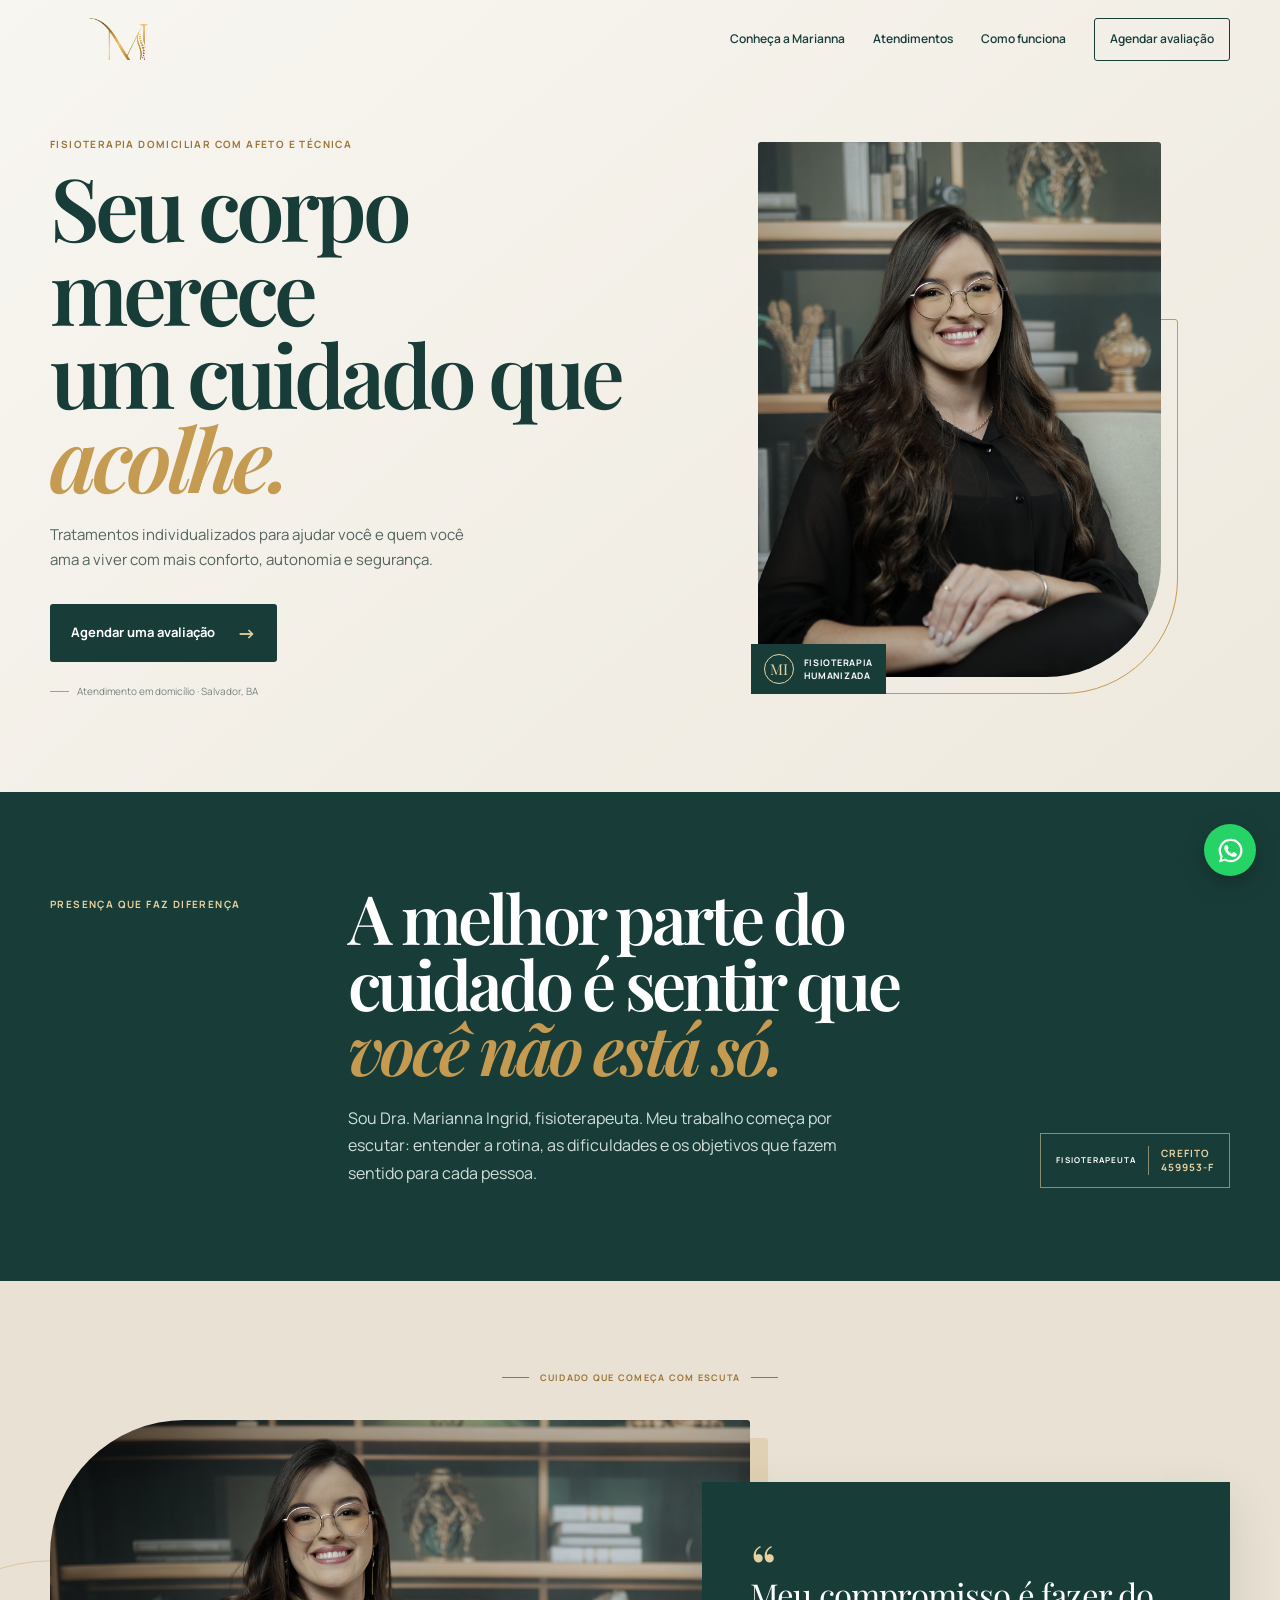
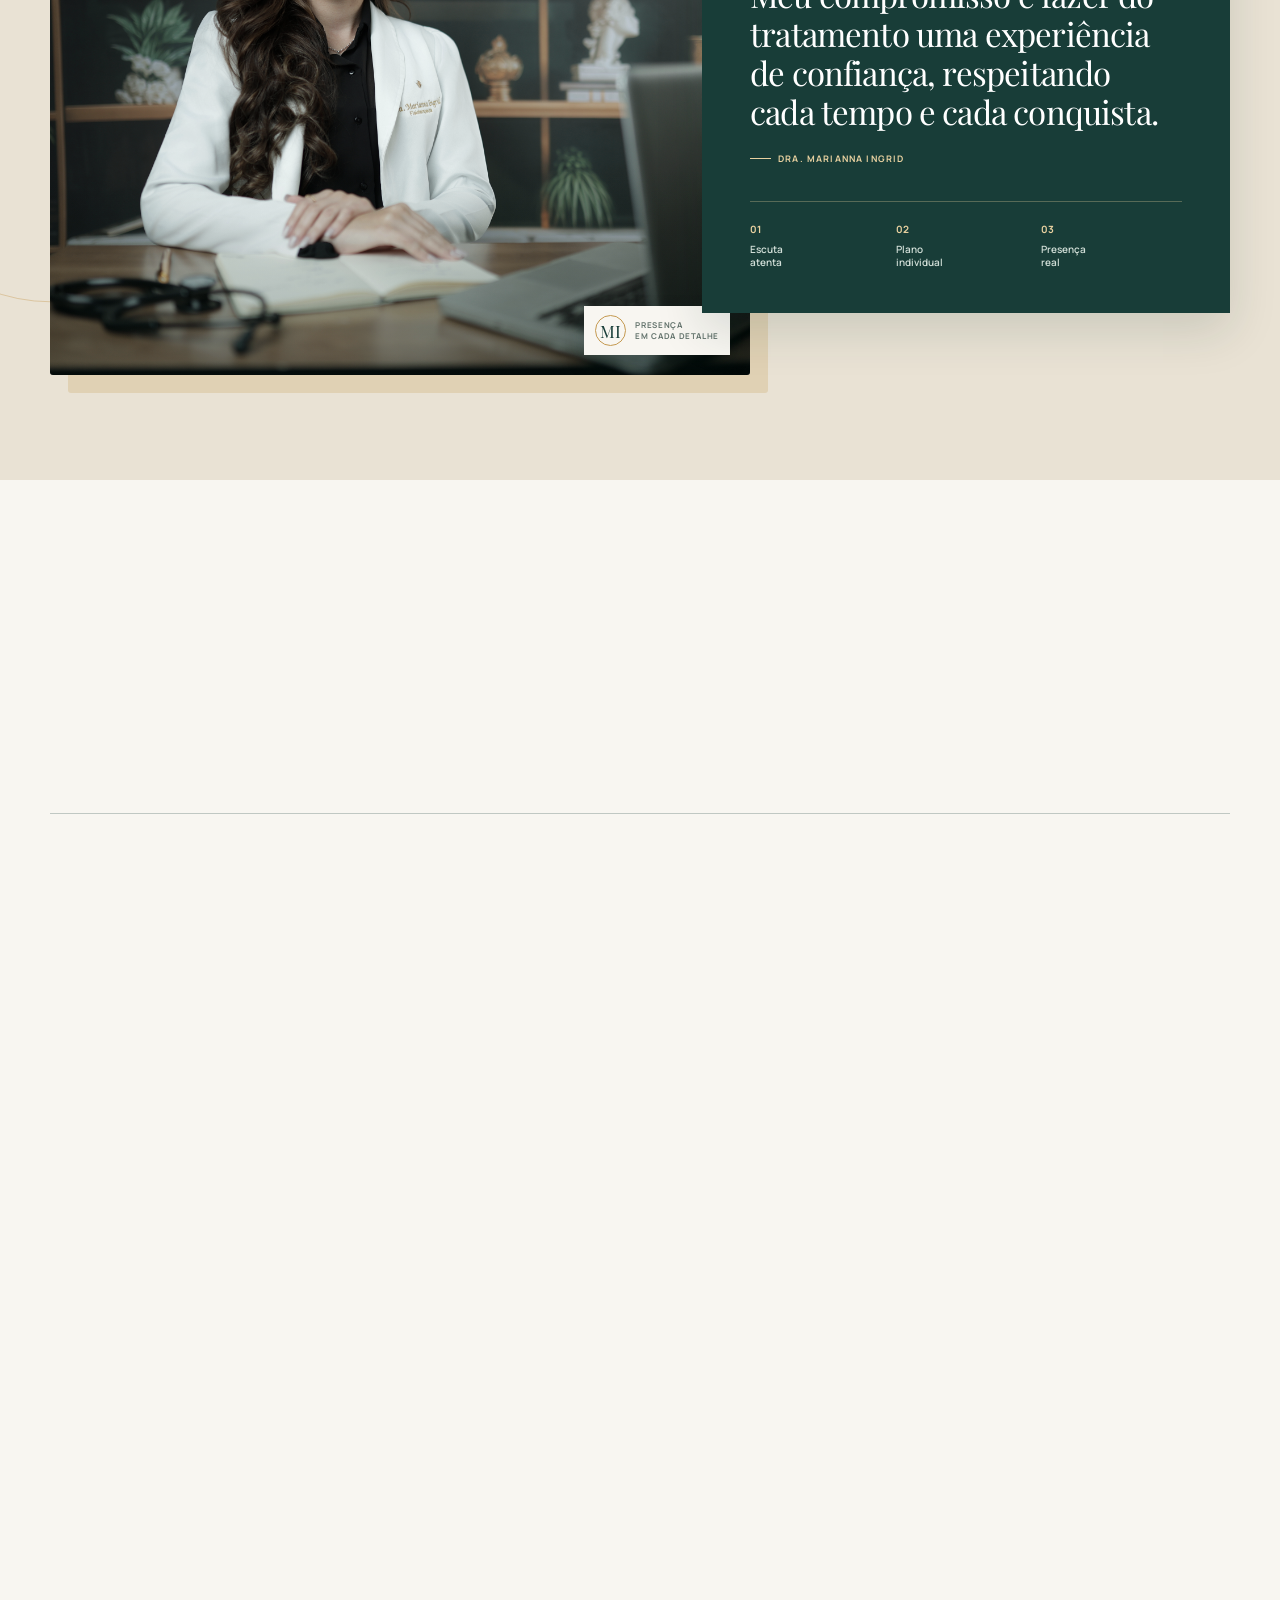
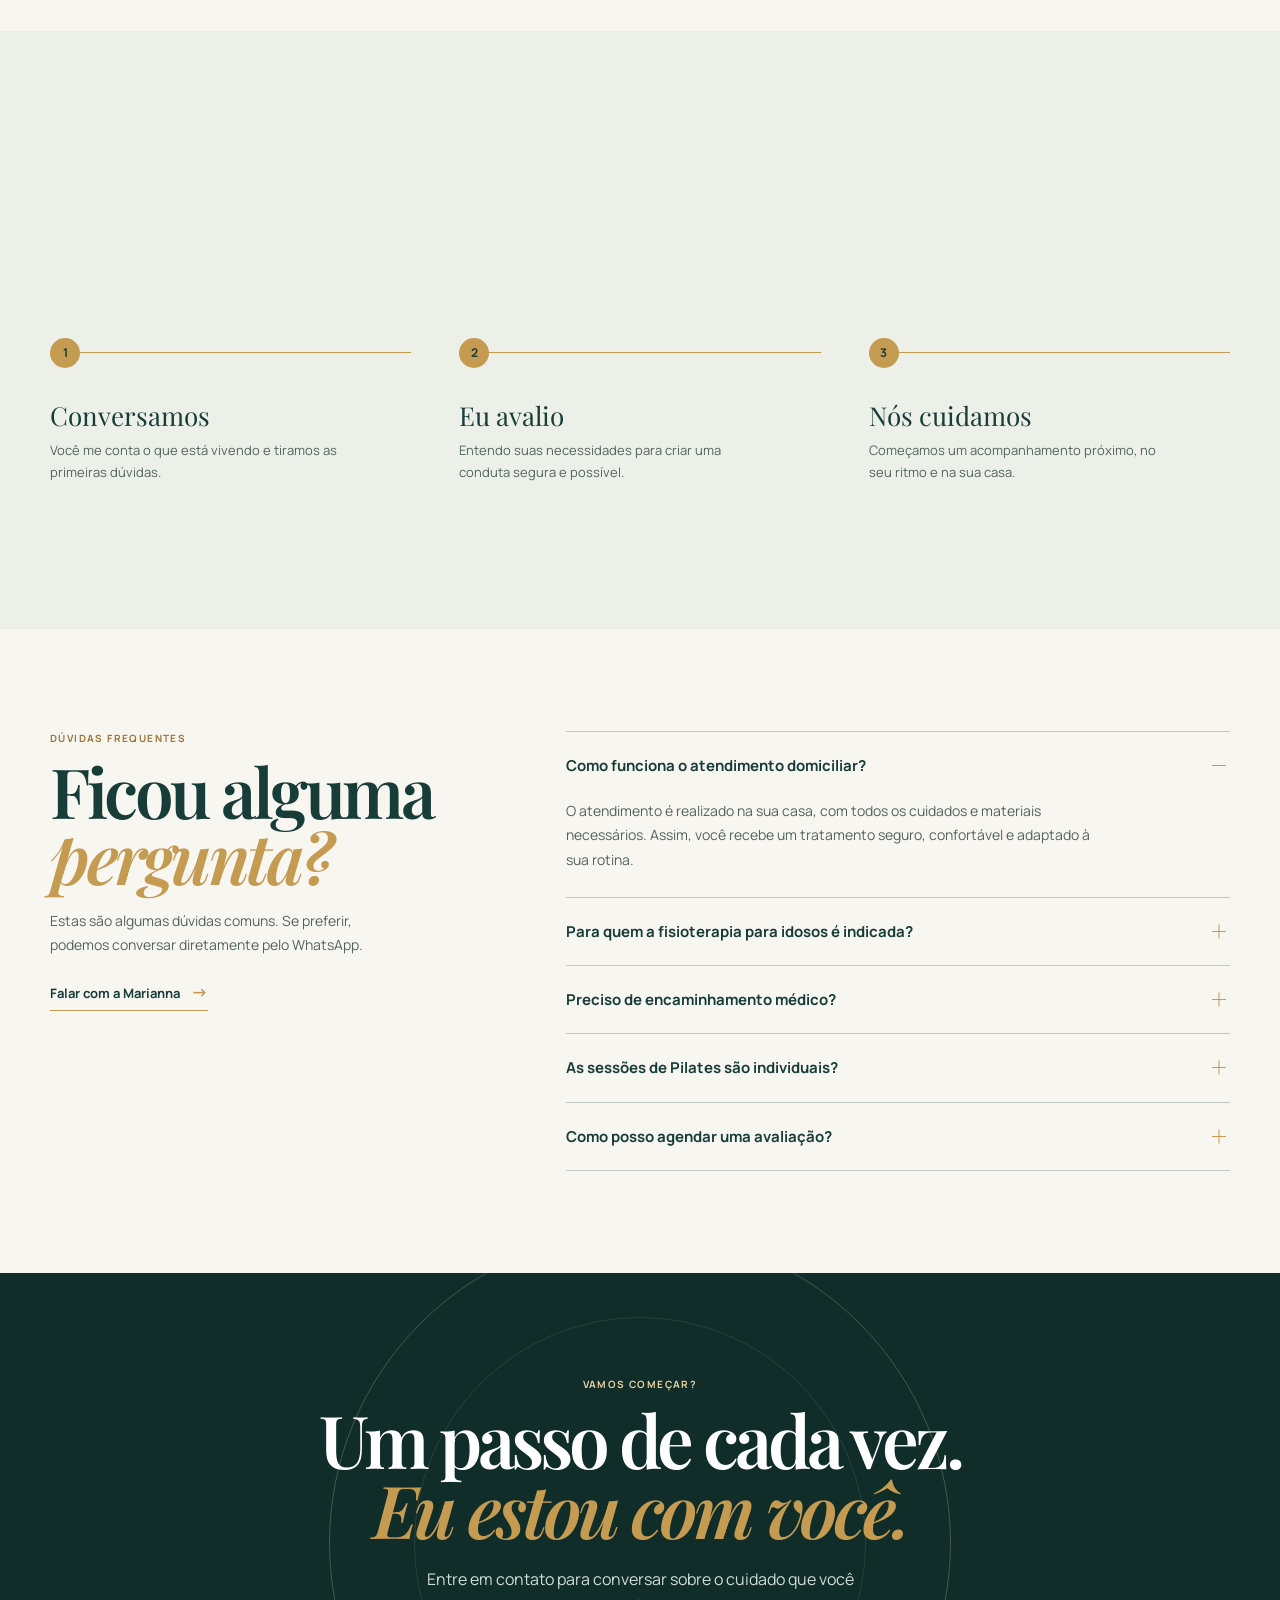
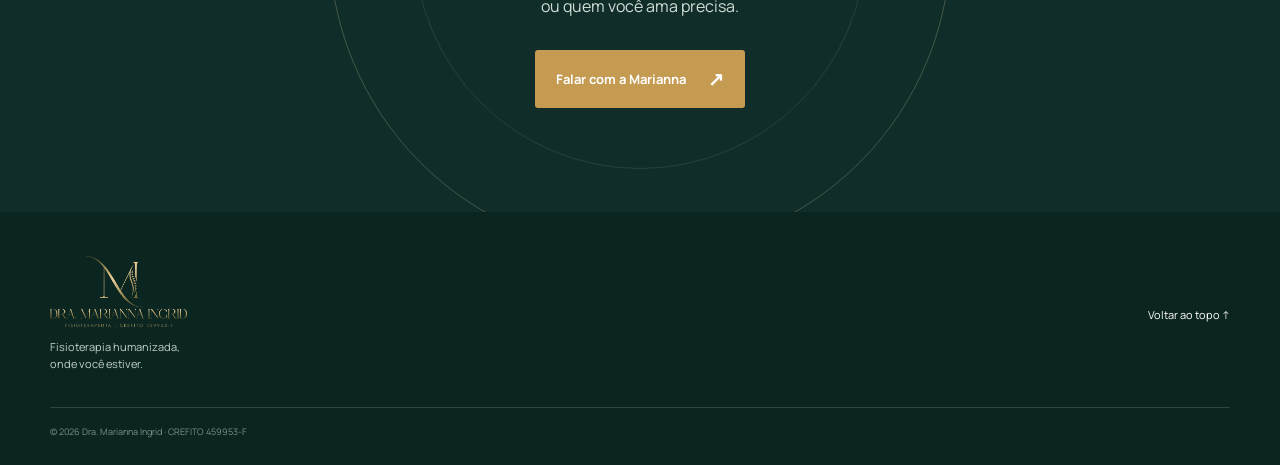
==== index.html @ e575f1ea "Create Marianna physiotherapy landing page" ====
<!doctype html>
<html lang="pt-BR">
  <head>
    <meta charset="UTF-8" />
    <meta name="viewport" content="width=device-width, initial-scale=1.0" />
    <meta name="description" content="Dra. Marianna Ingrid. Fisioterapia domiciliar para idosos, Pilates e liberação miofascial." />
    <title>Dra. Marianna Ingrid | Fisioterapeuta</title>
    <link rel="preconnect" href="https://fonts.googleapis.com" />
    <link rel="preconnect" href="https://fonts.gstatic.com" crossorigin />
    <link href="https://fonts.googleapis.com/css2?family=Manrope:wght@400;500;600;700&family=Playfair+Display:ital,wght@0,500;0,600;0,700;1,500;1,600&display=swap" rel="stylesheet" />
    <link rel="stylesheet" href="styles.css" />
  </head>
  <body>
    <a class="skip-link" href="#conteudo">Pular para o conteúdo</a>
    <header class="header" id="inicio">
      <div class="shell nav">
        <a class="logo" href="#inicio" aria-label="Dra. Marianna Ingrid, início"><img src="assets/MARCA%20D_AGUA%2001%20DOURADA.png" alt="Dra. Marianna Ingrid, Fisioterapeuta" /></a>
        <button class="menu-button" type="button" aria-expanded="false" aria-controls="menu" aria-label="Abrir menu"><span></span><span></span></button>
        <nav id="menu" class="menu"><a href="#sobre">Conheça a Marianna</a><a href="#servicos">Atendimentos</a><a href="#etapas">Como funciona</a><a class="menu-cta" href="#contato">Agendar avaliação</a></nav>
      </div>
    </header>

    <main id="conteudo">
      <section class="hero">
        <div class="shell hero-grid">
          <div class="hero-copy reveal"><p class="tag">Fisioterapia domiciliar com afeto e técnica</p><h1>Seu corpo merece<br />um cuidado que<br /><em>acolhe.</em></h1><p class="hero-text">Tratamentos individualizados para ajudar você e quem você ama a viver com mais conforto, autonomia e segurança.</p><a class="button" href="#contato">Agendar uma avaliação <span>→</span></a><p class="hero-note"><i></i> Atendimento em domicílio · Salvador, BA</p></div>
          <div class="hero-image reveal"><div class="image-backdrop"></div><img src="assets/IMG_2398-1.jpg" alt="Dra. Marianna Ingrid" /><div class="image-caption"><span>MI</span><p>Fisioterapia<br />humanizada</p></div></div>
        </div>
      </section>

      <section class="welcome" id="sobre">
        <div class="shell welcome-grid"><p class="section-kicker reveal">PRESENÇA QUE FAZ DIFERENÇA</p><div class="welcome-main reveal"><h2>A melhor parte do<br />cuidado é sentir que<br /><em>você não está só.</em></h2><p>Sou Dra. Marianna Ingrid, fisioterapeuta. Meu trabalho começa por escutar: entender a rotina, as dificuldades e os objetivos que fazem sentido para cada pessoa.</p></div><div class="welcome-seal reveal"><span>FISIOTERAPEUTA</span><strong>CREFITO<br />459953-F</strong></div></div>
      </section>

      <section class="care-picture"><div class="shell"><div class="care-picture-label reveal"><span></span><p>CUIDADO QUE COMEÇA COM ESCUTA</p><span></span></div><div class="care-picture-grid"><div class="care-photo reveal"><img src="assets/IMG_2356.jpg" alt="Dra. Marianna Ingrid em seu consultório" /><div class="photo-seal"><strong>MI</strong><span>presença<br />em cada detalhe</span></div></div><div class="care-quote reveal"><div class="quote-mark">“</div><p>Meu compromisso é fazer do tratamento uma experiência de confiança, respeitando cada tempo e cada conquista.</p><span class="quote-author">DRA. MARIANNA INGRID</span><div class="care-pillars"><div><b>01</b><span>Escuta<br />atenta</span></div><div><b>02</b><span>Plano<br />individual</span></div><div><b>03</b><span>Presença<br />real</span></div></div></div></div></div></section>

      <section class="services" id="servicos">
        <div class="shell"><div class="services-heading reveal"><div><p class="section-kicker">COMO POSSO AJUDAR</p><h2>Um olhar inteiro<br />para o seu <em>bem-estar.</em></h2></div><p>Escolha o cuidado que faz mais sentido para o seu momento. Cada atendimento é planejado de forma única.</p></div>
          <div class="services-list">
            <article class="service reveal"><span class="service-count">01</span><div class="service-text"><h3>Fisioterapia<br /><em>para idosos</em></h3><p>Atendimento em casa para prevenir quedas, melhorar o equilíbrio, preservar a mobilidade e promover mais independência no dia a dia.</p><ul><li>Fortalecimento e equilíbrio</li><li>Reabilitação funcional</li><li>Orientação à família</li></ul></div><div class="service-icon walking-icon" aria-hidden="true"><svg viewBox="0 0 120 96" fill="none"><path class="ground" d="M14 79h92" stroke="currentColor" stroke-width="1.3" stroke-linecap="round"/><circle class="senior-head" cx="55" cy="18" r="7" stroke="currentColor" stroke-width="1.5"/><path class="senior-body" d="M54 27v22l-12 13" stroke="currentColor" stroke-width="1.5" stroke-linecap="round" stroke-linejoin="round"/><path class="senior-arm" d="M53 35 39 46" stroke="currentColor" stroke-width="1.5" stroke-linecap="round"/><path class="senior-leg-back" d="M53 49 68 76" stroke="currentColor" stroke-width="1.5" stroke-linecap="round"/><path class="senior-leg-front" d="M53 49 43 76" stroke="currentColor" stroke-width="1.5" stroke-linecap="round"/><path class="cane" d="M38 46v28c0 3-2 5-5 5" stroke="currentColor" stroke-width="1.5" stroke-linecap="round"/><path class="move-line" d="M75 33h18M79 42h14" stroke="currentColor" stroke-width="1.2" stroke-linecap="round"/></svg></div></article>
            <article class="service reveal"><span class="service-count">02</span><div class="service-text"><h3>Pilates<br /><em>terapêutico</em></h3><p>Uma prática gentil e personalizada para cultivar força, estabilidade, postura e consciência corporal.</p><ul><li>Mobilidade e flexibilidade</li><li>Fortalecimento global</li><li>Aulas personalizadas</li></ul></div><div class="service-icon pilates-icon" aria-hidden="true"><svg viewBox="0 0 120 96" fill="none"><path class="mat" d="M16 76h88" stroke="currentColor" stroke-width="1.5" stroke-linecap="round"/><circle class="pilates-head" cx="41" cy="33" r="6" stroke="currentColor" stroke-width="1.5"/><path class="pilates-torso" d="M47 38c11 4 20 10 28 16" stroke="currentColor" stroke-width="1.5" stroke-linecap="round"/><path class="pilates-arm" d="M58 46 47 61" stroke="currentColor" stroke-width="1.5" stroke-linecap="round"/><path class="pilates-leg-a" d="M75 54 94 45" stroke="currentColor" stroke-width="1.5" stroke-linecap="round"/><path class="pilates-leg-b" d="M75 54 91 70" stroke="currentColor" stroke-width="1.5" stroke-linecap="round"/><circle class="pilates-center" cx="75" cy="54" r="3" stroke="currentColor" stroke-width="1.2"/></svg></div></article>
            <article class="service reveal"><span class="service-count">03</span><div class="service-text"><h3>Liberação<br /><em>miofascial</em></h3><p>Técnicas manuais para aliviar tensões, reduzir desconfortos e devolver liberdade ao movimento.</p><ul><li>Alívio de tensões</li><li>Melhora da mobilidade</li><li>Bem-estar muscular</li></ul></div><div class="service-icon release-icon" aria-hidden="true"><svg viewBox="0 0 120 96" fill="none"><path class="muscle" d="M20 61c12-18 30-25 51-20 14 3 24 12 29 26-15 7-33 8-50 3-13-4-23-9-30-9Z" stroke="currentColor" stroke-width="1.5" stroke-linejoin="round"/><path class="release-hand" d="M71 18v25m0-25c0-5 7-5 7 0v20m0-15c0-5 7-5 7 0v18m0-12c0-5 7-5 7 0v20c0 10-6 17-17 19" stroke="currentColor" stroke-width="1.5" stroke-linecap="round" stroke-linejoin="round"/><circle class="pressure-ring ring-one" cx="65" cy="58" r="8" stroke="currentColor" stroke-width="1.2"/><circle class="pressure-ring ring-two" cx="65" cy="58" r="15" stroke="currentColor" stroke-width="1.1"/></svg></div></article>
          </div>
        </div>
      </section>

      <section class="steps" id="etapas"><div class="shell"><div class="steps-intro reveal"><p class="section-kicker">UM PROCESSO TRANQUILO</p><h2>Do primeiro “olá”<br />ao seu <em>melhor dia.</em></h2></div><ol class="step-list"><li class="reveal"><span>1</span><h3>Conversamos</h3><p>Você me conta o que está vivendo e tiramos as primeiras dúvidas.</p></li><li class="reveal"><span>2</span><h3>Eu avalio</h3><p>Entendo suas necessidades para criar uma conduta segura e possível.</p></li><li class="reveal"><span>3</span><h3>Nós cuidamos</h3><p>Começamos um acompanhamento próximo, no seu ritmo e na sua casa.</p></li></ol></div></section>

      <section class="faq" id="duvidas"><div class="shell faq-grid"><div class="faq-intro reveal"><p class="section-kicker">DÚVIDAS FREQUENTES</p><h2>Ficou alguma<br /><em>pergunta?</em></h2><p>Estas são algumas dúvidas comuns. Se preferir, podemos conversar diretamente pelo WhatsApp.</p><a href="#contato">Falar com a Marianna <span>→</span></a></div><div class="faq-list reveal"><details open><summary>Como funciona o atendimento domiciliar?<span aria-hidden="true"></span></summary><p>O atendimento é realizado na sua casa, com todos os cuidados e materiais necessários. Assim, você recebe um tratamento seguro, confortável e adaptado à sua rotina.</p></details><details><summary>Para quem a fisioterapia para idosos é indicada?<span aria-hidden="true"></span></summary><p>Ela pode ajudar pessoas que desejam melhorar equilíbrio, força, mobilidade e autonomia, além de apoiar processos de reabilitação, prevenção de quedas e recuperação funcional.</p></details><details><summary>Preciso de encaminhamento médico?<span aria-hidden="true"></span></summary><p>Não é necessário. Na avaliação, entendemos as necessidades do paciente e, quando apropriado, o cuidado pode ser alinhado com a equipe médica responsável.</p></details><details><summary>As sessões de Pilates são individuais?<span aria-hidden="true"></span></summary><p>Sim. As aulas são planejadas de forma individualizada, respeitando seu momento, seus objetivos e as necessidades do seu corpo.</p></details><details><summary>Como posso agendar uma avaliação?<span aria-hidden="true"></span></summary><p>É só clicar no botão de WhatsApp. Você poderá contar um pouco sobre o que precisa e combinar o melhor horário para a primeira conversa.</p></details></div></div></section>

      <section class="contact" id="contato"><div class="shell contact-inner reveal"><p class="section-kicker">VAMOS COMEÇAR?</p><h2>Um passo de cada vez.<br /><em>Eu estou com você.</em></h2><p>Entre em contato para conversar sobre o cuidado que você ou quem você ama precisa.</p><a class="contact-button" href="https://api.whatsapp.com/send?text=Olá%2C%20Dra.%20Marianna!%20Gostaria%20de%20saber%20mais%20sobre%20os%20atendimentos." target="_blank" rel="noopener">Falar com a Marianna <span>↗</span></a></div></section>
    </main>

    <footer class="footer"><div class="shell footer-inner"><div><img src="assets/MARCA%20D_AGUA%2001%20DOURADA.png" alt="Dra. Marianna Ingrid" /><p>Fisioterapia humanizada,<br />onde você estiver.</p></div><a href="#inicio">Voltar ao topo ↑</a><small>© <span id="year"></span> Dra. Marianna Ingrid · CREFITO 459953-F</small></div></footer>
    <a class="whatsapp-float" href="https://api.whatsapp.com/send?text=Olá%2C%20Dra.%20Marianna!%20Gostaria%20de%20saber%20mais%20sobre%20os%20atendimentos." target="_blank" rel="noopener" aria-label="Falar pelo WhatsApp"><svg viewBox="0 0 32 32" aria-hidden="true"><path d="M16 3a13 13 0 0 0-11.1 19.8L3.4 29l6.4-1.7A13 13 0 1 0 16 3Zm0 23.6a10.6 10.6 0 0 1-5.4-1.5l-.4-.2-3.8 1 1-3.7-.2-.4A10.6 10.6 0 1 1 16 26.6Zm5.8-7.9c-.3-.1-1.9-.9-2.2-1-.3-.1-.5-.1-.7.2l-1 1.2c-.2.2-.4.3-.7.1a8.6 8.6 0 0 1-2.5-1.6 9.3 9.3 0 0 1-1.7-2.2c-.2-.3 0-.5.1-.7l.5-.6.2-.5c.1-.2 0-.4 0-.5l-1-2.4c-.3-.7-.6-.6-.8-.6h-.7c-.3 0-.7.1-1 .5-.3.3-1.2 1.2-1.2 2.9 0 1.6 1.2 3.3 1.4 3.5.2.2 2.4 3.7 5.8 5.1.8.3 1.5.6 2 .7.9.3 1.6.2 2.2.1.7-.1 1.9-.8 2.2-1.5.3-.7.3-1.4.2-1.5-.1-.2-.3-.2-.6-.4Z" fill="currentColor" /></svg></a>
    <script src="script.js"></script>
  </body>
</html>
---- styles.css ----
:root{--green:#183d38;--green-deep:#102d29;--gold:#c59a51;--gold-pale:#e8d1a0;--paper:#f8f6f1;--sand:#e9e2d4;--text:#53645e;--serif:"Playfair Display",Georgia,serif;--sans:"Manrope",Arial,sans-serif}*{box-sizing:border-box}html{scroll-behavior:smooth}body{min-width:320px;margin:0;overflow-x:hidden;background:var(--paper);color:var(--green);font:16px/1.58 var(--sans)}a{color:inherit;text-decoration:none}img{display:block;max-width:100%}em{color:var(--gold);font-style:italic}.shell{width:min(100% - 36px,1180px);margin:auto}.skip-link{position:absolute;z-index:99;top:-100px;left:10px;padding:10px 15px;background:var(--green);color:white}.skip-link:focus{top:10px}.section-kicker,.tag{margin:0;color:#9b7538;font-size:10px;font-weight:700;letter-spacing:.14em;line-height:1.4;text-transform:uppercase}
/* Mobile first */
.header{position:absolute;z-index:20;top:0;width:100%;padding:13px 0}.nav{position:relative;display:flex;align-items:center;justify-content:space-between}.logo{display:block;width:136px;height:40px;overflow:hidden}.logo img{width:136px;max-width:none;mix-blend-mode:multiply}.menu-button{display:grid;width:43px;height:43px;place-content:center;gap:6px;padding:0;border:0;background:transparent}.menu-button span{display:block;width:23px;height:1.5px;background:var(--green)}.menu{position:absolute;top:54px;right:0;left:0;display:none;padding:7px 18px 15px;background:var(--paper);box-shadow:0 14px 30px rgba(16,45,41,.13)}.menu.is-open{display:block}.menu a{display:block;padding:11px 0;border-bottom:1px solid rgba(24,61,56,.12);font-size:13px;font-weight:600}.menu .menu-cta{margin-top:8px;border:1px solid var(--green);border-radius:3px;text-align:center}
.hero{padding:98px 0 56px;background:linear-gradient(140deg,#f8f6f1 0%,#eee9de 100%)}.hero-grid{display:grid;grid-template-columns:minmax(0,1fr);gap:35px}.hero-copy{text-align:center}.tag{margin-bottom:14px}.hero h1,.welcome h2,.services h2,.steps h2,.contact h2{font-family:var(--serif);font-weight:600;letter-spacing:-.055em;line-height:.96}.hero h1{margin:0 0 23px;font-size:clamp(48px,14.7vw,70px)}.hero-text{max-width:430px;margin:0 auto;color:var(--text);font-size:15px;line-height:1.68}.button,.contact-button{display:inline-flex;align-items:center;justify-content:center;gap:22px;min-height:54px;padding:14px 21px;background:var(--green);color:#fff;font-size:13px;font-weight:700;transition:transform .2s,background .2s}.button{margin-top:28px;border-radius:3px}.button span{color:var(--gold-pale);font-size:19px}.button:hover,.contact-button:hover{background:var(--green-deep);transform:translateY(-2px)}.hero-note{display:flex;align-items:center;justify-content:center;gap:8px;margin:22px 0 0;color:#78857f;font-size:10px}.hero-note i{width:19px;height:1px;background:var(--gold)}.hero-image{position:relative;width:min(100%,350px);margin:auto;padding:0 13px 13px 0}.hero-image img{position:relative;z-index:1;width:100%;height:395px;object-fit:cover;object-position:center 12%;border-radius:3px 3px 78px 3px;filter:saturate(.82)}.image-backdrop{position:absolute;right:0;bottom:0;width:76%;height:68%;border:1px solid var(--gold);border-radius:3px 3px 78px 3px}.image-caption{position:absolute;z-index:2;bottom:0;left:-7px;display:flex;align-items:center;gap:10px;padding:10px 13px;background:var(--green);color:white}.image-caption span{display:grid;width:30px;height:30px;place-items:center;border:1px solid var(--gold-pale);border-radius:50%;color:var(--gold-pale);font:15px var(--serif)}.image-caption p{margin:0;font-size:9px;font-weight:700;letter-spacing:.08em;line-height:1.45;text-transform:uppercase}
.welcome{padding:69px 0;background:var(--green);color:#fff}.welcome-grid{display:grid;grid-template-columns:minmax(0,1fr);gap:30px}.welcome .section-kicker{color:var(--gold-pale)}.welcome h2{margin:0 0 24px;font-size:clamp(39px,11vw,57px)}.welcome-main>p{max-width:520px;margin:0;color:#d1dfd8;font-size:15px;line-height:1.73}.welcome-seal{display:flex;align-items:center;gap:12px;width:max-content;max-width:100%;padding:12px 15px;border:1px solid rgba(232,209,160,.55)}.welcome-seal span{font-size:8px;font-weight:700;letter-spacing:.13em}.welcome-seal strong{padding-left:12px;border-left:1px solid rgba(232,209,160,.55);color:var(--gold-pale);font-size:10px;letter-spacing:.1em;line-height:1.45}
.care-picture{position:relative;overflow:hidden;padding:61px 0 73px;background:var(--sand)}.care-picture::before{position:absolute;top:50%;left:-120px;width:340px;height:340px;content:"";border:1px solid rgba(197,154,81,.4);border-radius:50%;transform:translateY(-35%)}.care-picture-label{display:flex;align-items:center;gap:11px;margin:0 0 24px;color:#9b7538}.care-picture-label span{height:1px;width:27px;background:currentColor}.care-picture-label p{margin:0;font-size:9px;font-weight:700;letter-spacing:.14em}.care-picture-grid{position:relative;display:grid;grid-template-columns:minmax(0,1fr);gap:0}.care-photo{position:relative;height:405px;overflow:hidden;border-radius:80px 3px 3px 3px}.care-photo::after{position:absolute;inset:0;content:"";background:linear-gradient(180deg,transparent 62%,rgba(7,31,28,.28))}.care-photo img{width:100%;height:100%;object-fit:cover;object-position:center 43%;filter:saturate(.8)}.photo-seal{position:absolute;z-index:2;right:14px;bottom:14px;display:flex;align-items:center;gap:9px;padding:9px 11px;background:var(--paper);box-shadow:0 8px 20px rgba(15,45,39,.18)}.photo-seal strong{display:grid;width:31px;height:31px;place-items:center;border:1px solid var(--gold);border-radius:50%;color:var(--green);font:17px var(--serif)}.photo-seal span{color:#64746d;font-size:8px;font-weight:700;letter-spacing:.08em;line-height:1.3;text-transform:uppercase}.care-quote{position:relative;padding:33px 24px 27px;background:var(--green);color:#fff}.quote-mark{height:38px;color:var(--gold-pale);font:65px/.9 var(--serif)}.care-quote>p{max-width:430px;margin:0 0 21px;font:25px/1.18 var(--serif);letter-spacing:-.025em}.quote-author{display:block;color:var(--gold-pale);font-size:9px;font-weight:700;letter-spacing:.13em}.quote-author::before{display:inline-block;width:21px;height:1px;margin:0 7px 3px 0;content:"";background:currentColor}.care-pillars{display:grid;grid-template-columns:repeat(3,1fr);gap:5px;margin-top:28px;padding-top:19px;border-top:1px solid rgba(232,209,160,.3)}.care-pillars div{display:flex;flex-direction:column;gap:5px}.care-pillars b{color:var(--gold-pale);font-size:10px}.care-pillars span{color:#d2dfd8;font-size:10px;font-weight:600;line-height:1.35}
.services{padding:70px 0;background:var(--paper)}.services-heading{display:grid;grid-template-columns:minmax(0,1fr);gap:20px;margin-bottom:38px}.services h2{margin:12px 0 0;font-size:clamp(41px,11vw,61px)}.services-heading>p{max-width:380px;margin:0;color:var(--text);font-size:14px;line-height:1.7}.services-list{border-top:1px solid rgba(24,61,56,.25)}.service{display:grid;grid-template-columns:34px minmax(0,1fr);gap:12px;padding:29px 0;border-bottom:1px solid rgba(24,61,56,.25)}.service-count{color:#a1793b;font:12px var(--serif)}.service-text h3{margin:0 0 13px;font:34px/.93 var(--serif);letter-spacing:-.04em}.service-text>p{margin:0;color:var(--text);font-size:13px;line-height:1.65}.service-text ul{margin:17px 0 0;padding:0;list-style:none}.service-text li{margin:5px 0;color:#61736c;font-size:11px}.service-text li::before{margin-right:7px;color:var(--gold);content:"•"}.service-icon{display:none}
.steps{padding:70px 0;background:#ecf0e9}.steps-intro{text-align:center}.steps h2{margin:12px 0 0;font-size:clamp(43px,11vw,62px)}.step-list{display:grid;grid-template-columns:minmax(0,1fr);gap:0;margin:43px 0 0;padding:0;list-style:none}.step-list li{position:relative;padding:0 0 27px 47px;border-left:1px solid var(--gold)}.step-list li:last-child{padding-bottom:0}.step-list span{position:absolute;top:-2px;left:-15px;display:grid;width:30px;height:30px;place-items:center;border-radius:50%;background:var(--gold);color:var(--green);font-size:12px;font-weight:700}.step-list h3{margin:0 0 7px;font:23px var(--serif)}.step-list p{max-width:310px;margin:0;color:var(--text);font-size:13px;line-height:1.65}
.faq{padding:70px 0;background:var(--paper)}.faq-grid{display:grid;grid-template-columns:minmax(0,1fr);gap:38px}.faq h2{margin:12px 0 19px;font:600 clamp(42px,11.5vw,65px)/.96 var(--serif);letter-spacing:-.05em}.faq-intro>p:not(.section-kicker){max-width:340px;margin:0;color:var(--text);font-size:14px;line-height:1.7}.faq-intro>a{display:inline-block;margin-top:23px;padding-bottom:4px;border-bottom:1px solid var(--gold);font-size:13px;font-weight:700}.faq-intro>a span{margin-left:8px;color:var(--gold);font-size:17px}.faq-list{border-top:1px solid rgba(24,61,56,.25)}.faq details{border-bottom:1px solid rgba(24,61,56,.25)}.faq summary{position:relative;padding:20px 35px 20px 0;cursor:pointer;list-style:none;color:var(--green);font-size:14px;font-weight:700;line-height:1.42}.faq summary::-webkit-details-marker{display:none}.faq summary span{position:absolute;top:23px;right:4px;width:14px;height:14px}.faq summary span::before,.faq summary span::after{position:absolute;top:6px;left:0;width:14px;height:1px;content:"";background:var(--gold);transition:transform .2s}.faq summary span::after{transform:rotate(90deg)}.faq details[open] summary span::after{transform:rotate(0)}.faq details p{max-width:550px;margin:0;padding:0 8px 21px 0;color:var(--text);font-size:13px;line-height:1.72}.contact{position:relative;isolation:isolate;padding:75px 0;overflow:hidden;background:var(--green-deep);color:white;text-align:center}.contact::before,.contact::after{position:absolute;z-index:0;top:50%;left:50%;pointer-events:none;content:"";border:1px solid rgba(232,209,160,.25);border-radius:50%;transform:translate(-50%,-50%)}.contact::before{width:min(78vw,620px);height:min(78vw,620px);animation:contact-aura 6s ease-in-out infinite}.contact::after{width:min(57vw,450px);height:min(57vw,450px);border-color:rgba(232,209,160,.12);animation:contact-aura 6s ease-in-out -3s infinite}.contact-inner{position:relative;z-index:1}.contact .section-kicker{color:var(--gold-pale)}.contact h2{margin:13px 0 22px;font-size:clamp(42px,11.5vw,66px)}.contact-inner>p:not(.section-kicker){max-width:440px;margin:0 auto;color:#cfddd5;font-size:15px;line-height:1.7}.contact-button{margin-top:30px;background:var(--gold);color:white;border-radius:3px}.contact-button span{font-size:19px}.footer{padding:35px 0 25px;background:#0b2521;color:#c2d0c9}.footer-inner{display:grid;grid-template-columns:1fr auto;gap:26px}.footer img{width:137px;max-width:none;mix-blend-mode:screen;filter:saturate(.75)}.footer p{margin:11px 0 0;font-size:11px;line-height:1.5}.footer a{align-self:center;font-size:11px;color:white}.footer small{grid-column:1/-1;padding-top:17px;border-top:1px solid rgba(255,255,255,.15);font-size:9px;color:#789189}.whatsapp-float{position:fixed;z-index:15;right:16px;bottom:16px;display:grid;width:49px;height:49px;place-items:center;border-radius:50%;background:var(--gold);box-shadow:0 7px 22px rgba(0,0,0,.25);color:var(--green);font-size:11px;font-weight:700;letter-spacing:.06em}.reveal{opacity:0;transform:translateY(15px);transition:opacity .65s ease,transform .65s ease}.reveal.is-visible{opacity:1;transform:none}
@media(min-width:760px){.shell{width:min(100% - 64px,1180px)}.header{padding:18px 0}.nav{display:grid;grid-template-columns:175px 1fr}.logo{width:150px;height:42px}.logo img{width:150px}.menu-button{display:none}.menu{position:static;display:flex;align-items:center;justify-content:flex-end;gap:28px;padding:0;background:transparent;box-shadow:none}.menu a{padding:0;border:0;font-size:12px}.menu a:hover{color:var(--gold)}.menu .menu-cta{margin:0;padding:11px 15px;border:1px solid var(--green);border-radius:3px}.hero{padding:137px 0 93px}.hero-grid{grid-template-columns:1.05fr .95fr;align-items:center;gap:75px}.hero-copy{text-align:left}.hero h1{font-size:clamp(58px,6.8vw,92px)}.hero-text{margin:0}.button{margin-top:31px}.hero-note{justify-content:flex-start}.hero-image{width:100%;max-width:420px;margin-left:auto;padding:0 17px 17px 0}.hero-image img{height:535px;border-radius:3px 3px 115px 3px}.image-backdrop{border-radius:3px 3px 115px 3px}.welcome{padding:93px 0}.welcome-grid{grid-template-columns:.72fr 1.65fr .65fr;gap:32px;align-items:start}.welcome .section-kicker{padding-top:12px}.welcome h2{font-size:clamp(45px,5.3vw,70px)}.welcome-main>p{font-size:16px}.welcome-seal{align-self:end;justify-self:end}.care-picture{padding:90px 0 105px}.care-picture-label{justify-content:center;margin-bottom:35px}.care-picture-grid{grid-template-columns:1.05fr .72fr;align-items:center;gap:0}.care-photo{height:555px;border-radius:135px 3px 3px 3px;box-shadow:18px 18px 0 rgba(197,154,81,.24)}.photo-seal{right:20px;bottom:20px}.care-quote{z-index:2;min-height:430px;margin-left:-48px;padding:55px 48px 43px;box-shadow:0 18px 45px rgba(20,49,44,.14)}.care-quote>p{font-size:33px}.care-pillars{margin-top:35px;padding-top:20px}.services{padding:103px 0}.services-heading{grid-template-columns:1fr .65fr;align-items:end;gap:70px;margin-bottom:59px}.services h2{font-size:clamp(48px,5.9vw,76px)}.service{grid-template-columns:68px minmax(340px,1.1fr) .7fr;gap:27px;align-items:center;min-height:238px;padding:32px 15px;transition:background .2s,padding .2s}.service:hover{padding-left:27px;background:#f0ece2}.service-count{align-self:start;padding-top:4px;font-size:15px}.service-text{display:grid;grid-template-columns:1fr 1fr;column-gap:28px;align-items:start}.service-text h3{grid-row:span 2;font-size:43px}.service-text>p{font-size:13px}.service-text ul{margin:14px 0 0}.service-icon{position:relative;display:block;justify-self:end;width:115px;height:91px;color:var(--gold)}.service-icon i{position:absolute;display:block;border:1px solid currentColor}.person-icon i:nth-child(1){top:0;left:45px;width:28px;height:28px;border-radius:50%}.person-icon i:nth-child(2){top:34px;left:27px;width:65px;height:55px;border-radius:36px 36px 0 0;border-bottom:0}.person-icon i:nth-child(3){bottom:0;left:50px;width:18px;height:18px;border-radius:50%}.circle-icon i:nth-child(1){top:6px;left:22px;width:72px;height:72px;border-radius:50%}.circle-icon i:nth-child(2){top:22px;left:5px;width:72px;height:42px;border-radius:50%;transform:rotate(-37deg)}.circle-icon i:nth-child(3){top:0;right:3px;width:14px;height:14px;border-radius:50%}.wave-icon i:nth-child(1){top:18px;left:10px;width:94px;height:42px;border-radius:50%;transform:rotate(-25deg)}.wave-icon i:nth-child(2){top:28px;left:29px;width:69px;height:37px;border-radius:50%;transform:rotate(28deg)}.wave-icon i:nth-child(3){top:2px;left:45px;width:16px;height:16px;border-radius:50%}.steps{padding:97px 0}.steps h2{font-size:clamp(48px,5.7vw,74px)}.step-list{grid-template-columns:repeat(3,1fr);gap:48px;margin-top:58px}.step-list li{min-height:180px;padding:45px 0 0;border:0;border-top:1px solid var(--gold)}.step-list span{top:-15px;left:0}.step-list h3{font-size:26px}.faq{padding:102px 0}.faq-grid{grid-template-columns:.72fr 1.15fr;gap:100px}.faq h2{font-size:clamp(48px,5.4vw,70px)}.faq summary{padding:23px 38px 23px 0;font-size:15px}.faq summary span{top:27px}.faq details p{padding-bottom:25px;font-size:14px}.contact{padding:104px 0}.contact h2{font-size:clamp(49px,5.7vw,75px)}.contact-inner>p:not(.section-kicker){font-size:16px}.footer{padding:44px 0 25px}.footer-inner{grid-template-columns:1fr auto;gap:30px}.footer small{margin-top:5px}.whatsapp-float{right:24px;bottom:24px}.reveal{transform:translateY(20px)}}
@keyframes contact-aura{0%,100%{opacity:.2;transform:translate(-50%,-50%) scale(.9)}50%{opacity:.75;transform:translate(-50%,-50%) scale(1.06)}}@keyframes whatsapp-pulse{0%,100%{box-shadow:0 7px 22px rgba(0,0,0,.25),0 0 0 0 rgba(37,211,102,.5)}55%{box-shadow:0 7px 22px rgba(0,0,0,.25),0 0 0 13px rgba(37,211,102,0)}}.whatsapp-float{width:52px;height:52px;background:#25d366;color:#fff;animation:whatsapp-pulse 2.1s ease-out infinite}.whatsapp-float svg{width:29px;height:29px}.whatsapp-float:hover{animation-play-state:paused;transform:translateY(-4px) scale(1.09);box-shadow:0 12px 28px rgba(0,0,0,.3)}.button,.contact-button,.menu-cta{transition:transform .22s ease,box-shadow .22s ease,background-color .22s ease,color .22s ease}.button span,.contact-button span{display:inline-block;transition:transform .22s ease}.button:hover,.contact-button:hover{transform:translateY(-4px);box-shadow:0 12px 23px rgba(12,43,38,.25)}.button:hover span,.contact-button:hover span{transform:translateX(5px) translateY(-2px)}.menu-cta:hover{transform:translateY(-2px);background:var(--green);box-shadow:0 7px 16px rgba(12,43,38,.16);color:#fff}.faq-intro>a{transition:color .2s ease,letter-spacing .2s ease,border-color .2s ease}.faq-intro>a:hover{border-color:var(--green);color:var(--gold);letter-spacing:.015em}a:focus-visible{outline:2px solid var(--gold);outline-offset:4px}.service-icon svg{width:100%;height:100%;overflow:visible}.service-icon svg *{transform-box:fill-box;transform-origin:center}.walking-icon .ground{opacity:.45}.walking-icon .move-line{stroke-dasharray:20;stroke-dashoffset:20}.release-icon .pressure-ring{transform-origin:center}.service.is-visible .walking-icon .senior-head,.service.is-visible .walking-icon .senior-body,.service.is-visible .walking-icon .senior-arm{animation:walking-posture 2.9s ease-in-out infinite}.service.is-visible .walking-icon .senior-leg-front{transform-origin:top center;animation:walking-front-leg 1.45s ease-in-out infinite}.service.is-visible .walking-icon .senior-leg-back{transform-origin:top center;animation:walking-back-leg 1.45s ease-in-out infinite}.service.is-visible .walking-icon .cane{transform-origin:top center;animation:cane-support 1.45s ease-in-out infinite}.service.is-visible .walking-icon .move-line{animation:movement-lines 1.45s ease-out infinite}.service.is-visible .pilates-icon .pilates-head,.service.is-visible .pilates-icon .pilates-torso{animation:pilates-lengthen 3.4s ease-in-out infinite}.service.is-visible .pilates-icon .pilates-arm{transform-origin:right center;animation:pilates-reach 3.4s ease-in-out infinite}.service.is-visible .pilates-icon .pilates-leg-a{transform-origin:left center;animation:pilates-extend-a 3.4s ease-in-out infinite}.service.is-visible .pilates-icon .pilates-leg-b{transform-origin:left center;animation:pilates-extend-b 3.4s ease-in-out infinite}.service.is-visible .pilates-icon .pilates-center{animation:pilates-core 3.4s ease-in-out infinite}.service.is-visible .release-icon .release-hand{transform-origin:bottom center;animation:therapeutic-press 3s cubic-bezier(.4,0,.2,1) infinite}.service.is-visible .release-icon .ring-one{animation:release-ripple 3s ease-out infinite}.service.is-visible .release-icon .ring-two{animation:release-ripple 3s ease-out 1s infinite}.service.is-visible .release-icon .muscle{stroke-dasharray:170;stroke-dashoffset:170;animation:muscle-release 3s ease-in-out infinite}@keyframes walking-posture{0%,100%{transform:translateY(2px)}50%{transform:translateY(-3px)}}@keyframes walking-front-leg{0%,100%{transform:rotate(0deg)}50%{transform:rotate(25deg)}}@keyframes walking-back-leg{0%,100%{transform:rotate(0deg)}50%{transform:rotate(-25deg)}}@keyframes cane-support{0%,100%{transform:rotate(0deg) translateY(0)}50%{transform:rotate(5deg) translateY(2px)}}@keyframes movement-lines{0%{stroke-dashoffset:20;opacity:0}35%,65%{stroke-dashoffset:0;opacity:1}100%{stroke-dashoffset:-20;opacity:0}}@keyframes pilates-lengthen{0%,100%{transform:translate(0,2px)}50%{transform:translate(4px,-3px)}}@keyframes pilates-reach{0%,100%{transform:rotate(0deg)}50%{transform:rotate(-22deg)}}@keyframes pilates-extend-a{0%,100%{transform:rotate(0deg)}50%{transform:rotate(-24deg)}}@keyframes pilates-extend-b{0%,100%{transform:rotate(0deg)}50%{transform:rotate(21deg)}}@keyframes pilates-core{0%,100%{transform:scale(1);opacity:.65}50%{transform:scale(1.45);opacity:1}}@keyframes therapeutic-press{0%,100%{transform:translateY(-3px)}35%,55%{transform:translateY(8px)}70%{transform:translateY(-1px)}}@keyframes release-ripple{0%,35%{transform:scale(.45);opacity:0}50%{opacity:.8}100%{transform:scale(2.2);opacity:0}}@keyframes muscle-release{0%,100%{stroke-dashoffset:170;opacity:.5}48%,62%{stroke-dashoffset:0;opacity:1}}@media(prefers-reduced-motion:reduce){html{scroll-behavior:auto}.reveal{opacity:1;transform:none;transition:none}.whatsapp-float{animation:none}}
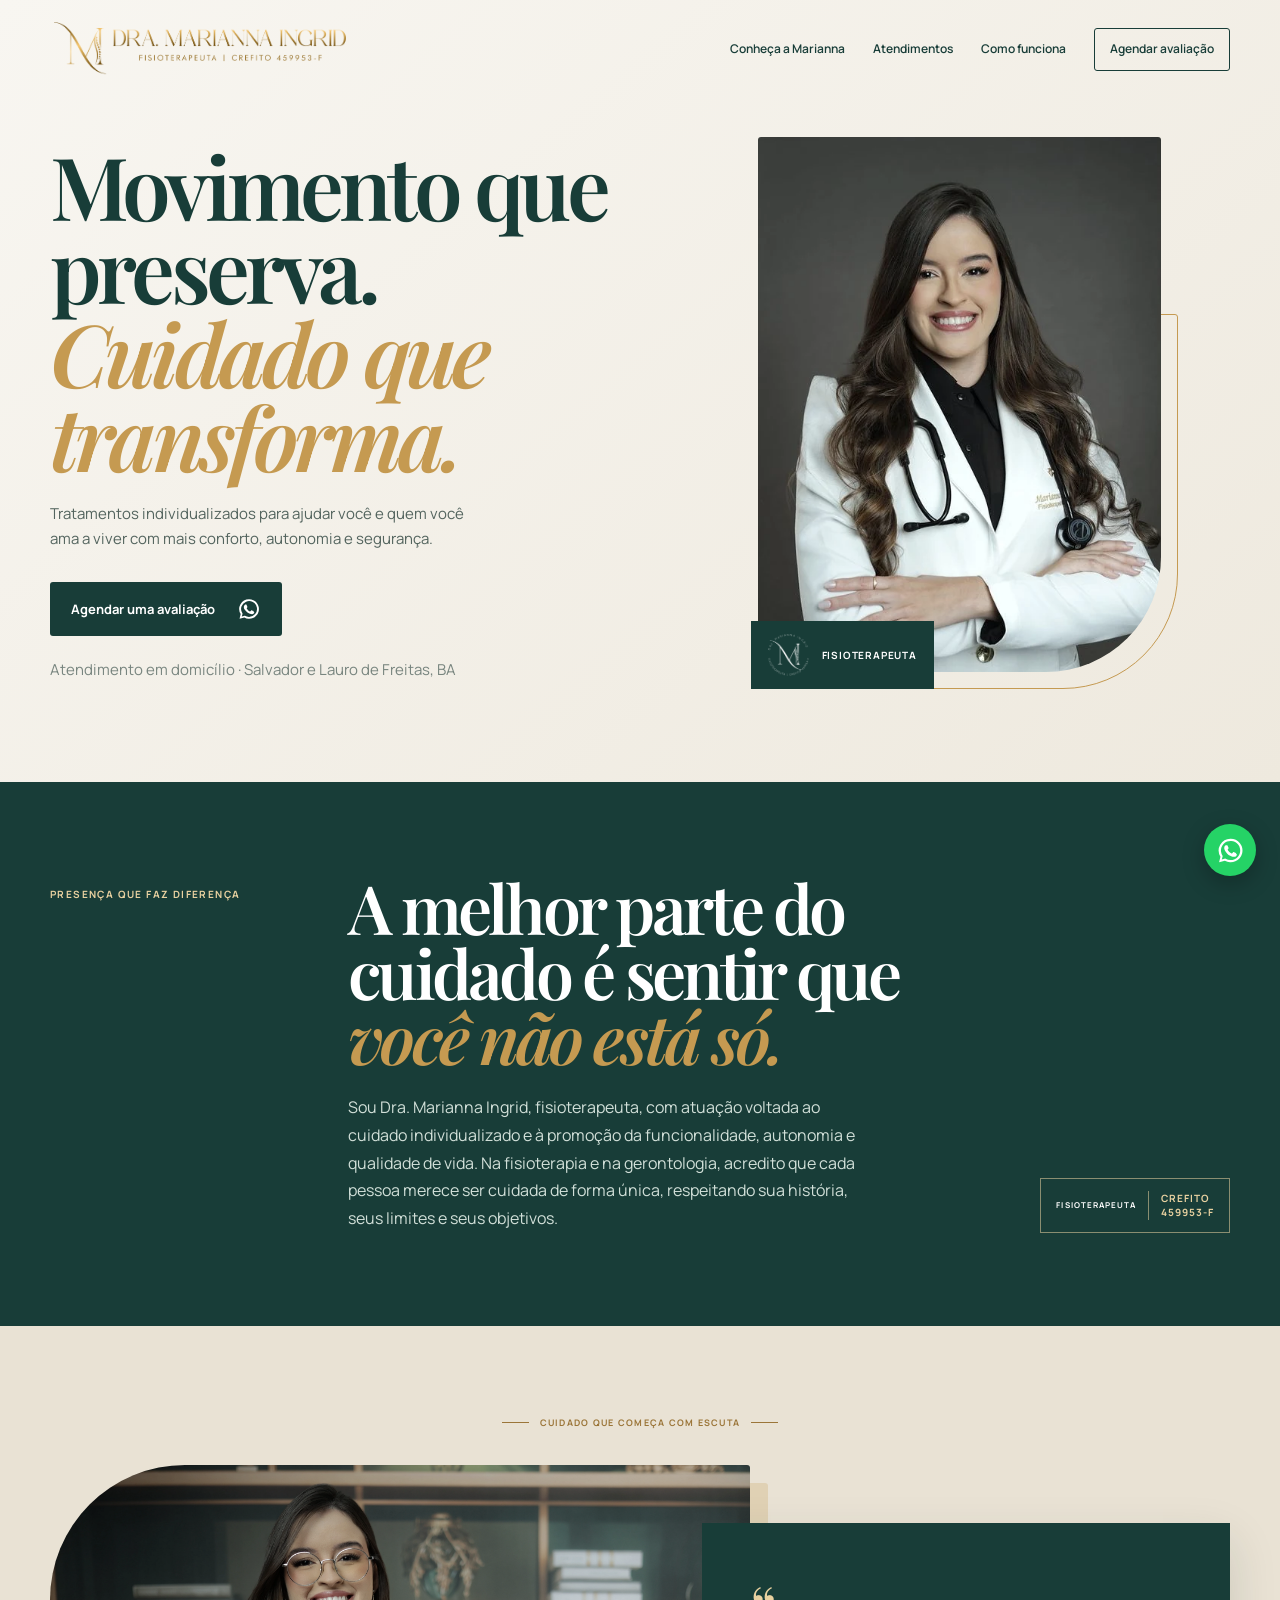
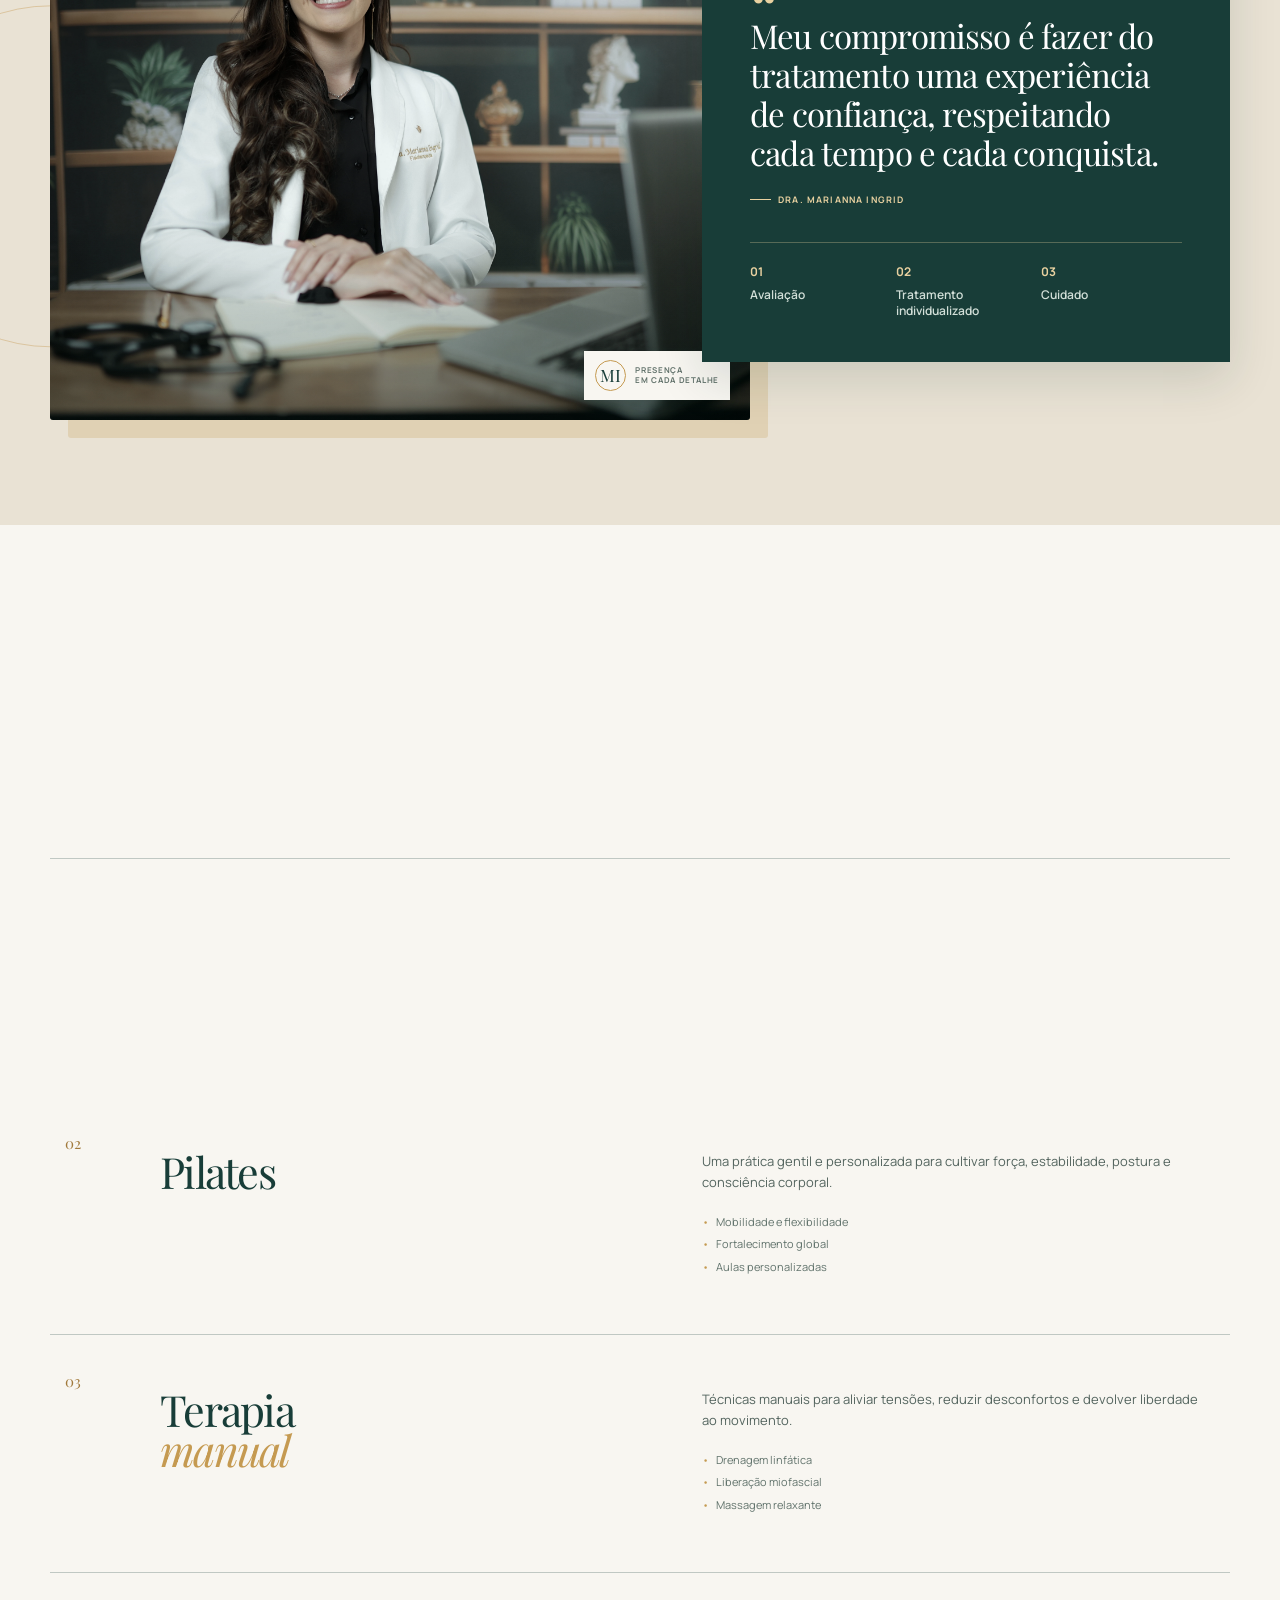
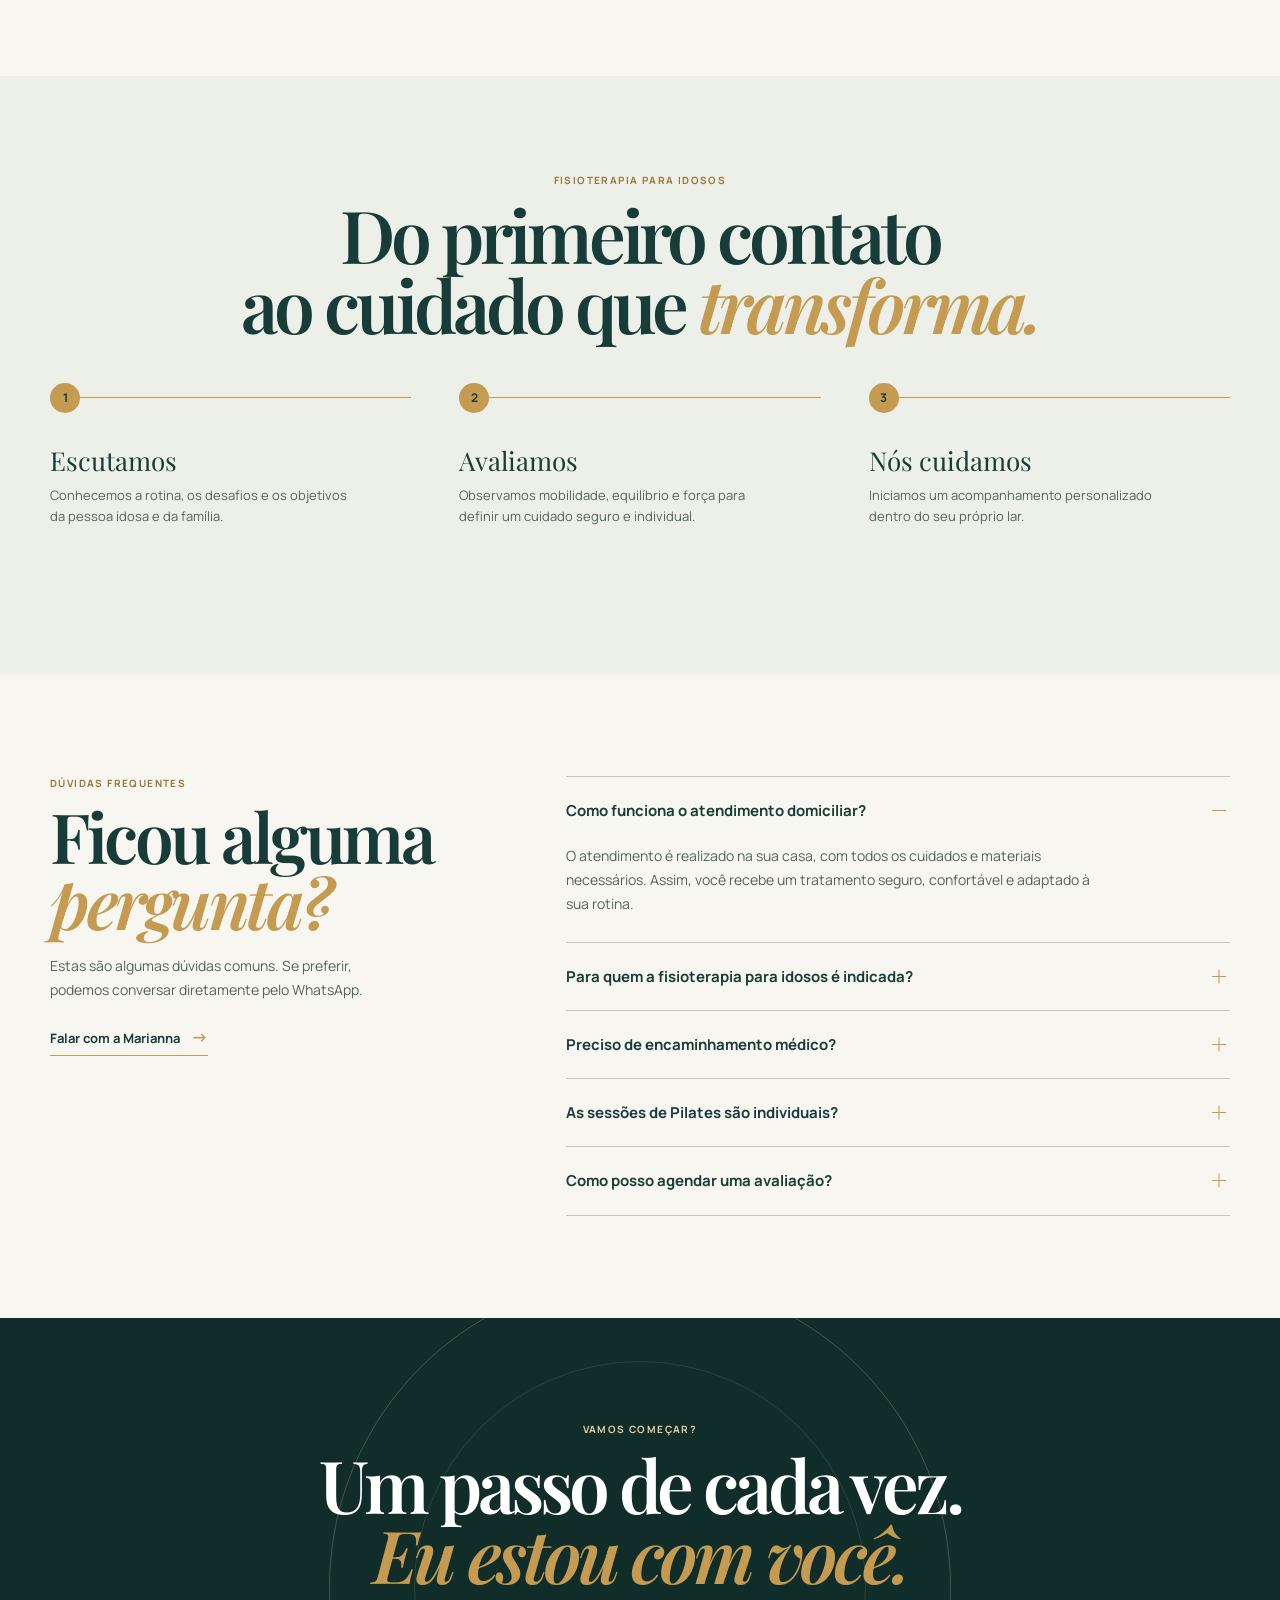
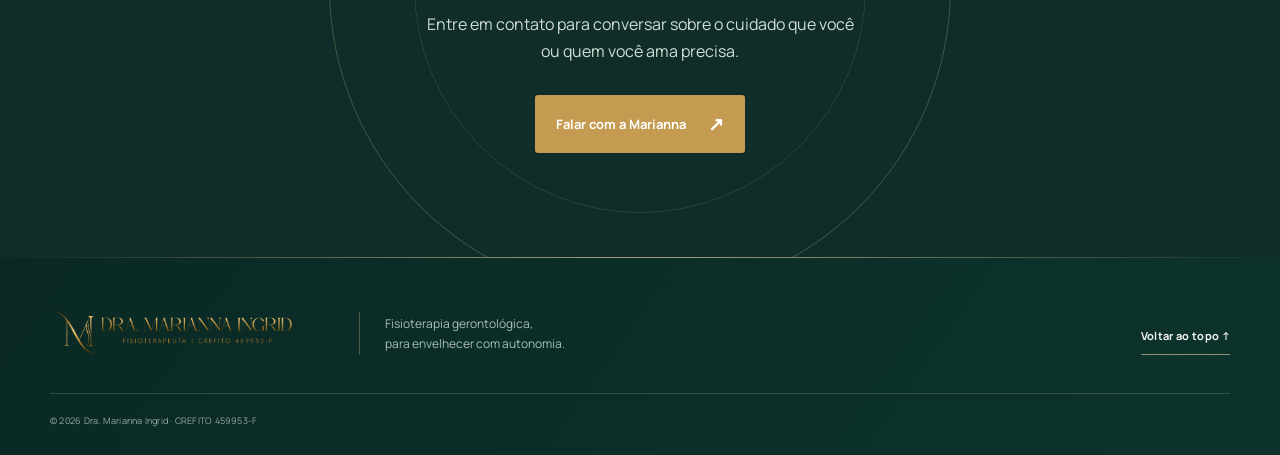
==== commit ada7cd61: "Atualiza conteúdo e otimiza assets do site" ====
--- a/index.html
+++ b/index.html
@@ -3,8 +3,11 @@
   <head>
     <meta charset="UTF-8" />
     <meta name="viewport" content="width=device-width, initial-scale=1.0" />
-    <meta name="description" content="Dra. Marianna Ingrid. Fisioterapia domiciliar para idosos, Pilates e liberação miofascial." />
+    <meta name="description" content="Dra. Marianna Ingrid. Fisioterapia domiciliar para idosos, Pilates e terapia manual." />
     <title>Dra. Marianna Ingrid | Fisioterapeuta</title>
+    <link rel="icon" href="assets/favicon.svg" type="image/svg+xml" />
+    <link rel="canonical" href="https://jobvictorfern-cmd.github.io/fisio_marianaa/" />
+    <link rel="alternate" type="text/plain" href="llms.txt" title="Guia de conteúdo para IA" />
     <link rel="preconnect" href="https://fonts.googleapis.com" />
     <link rel="preconnect" href="https://fonts.gstatic.com" crossorigin />
     <link href="https://fonts.googleapis.com/css2?family=Manrope:wght@400;500;600;700&family=Playfair+Display:ital,wght@0,500;0,600;0,700;1,500;1,600&display=swap" rel="stylesheet" />
@@ -14,7 +17,9 @@
     <a class="skip-link" href="#conteudo">Pular para o conteúdo</a>
     <header class="header" id="inicio">
       <div class="shell nav">
-        <a class="logo" href="#inicio" aria-label="Dra. Marianna Ingrid, início"><img src="assets/MARCA%20D_AGUA%2001%20DOURADA.png" alt="Dra. Marianna Ingrid, Fisioterapeuta" /></a>
+        <a class="logo" href="#inicio" aria-label="Dra. Marianna Ingrid, início">
+          <img class="logo-header-full" src="assets/logo-header-hd-v2.webp" alt="Dra. Marianna Ingrid, Fisioterapeuta" />
+        </a>
         <button class="menu-button" type="button" aria-expanded="false" aria-controls="menu" aria-label="Abrir menu"><span></span><span></span></button>
         <nav id="menu" class="menu"><a href="#sobre">Conheça a Marianna</a><a href="#servicos">Atendimentos</a><a href="#etapas">Como funciona</a><a class="menu-cta" href="#contato">Agendar avaliação</a></nav>
       </div>
@@ -23,35 +28,35 @@
     <main id="conteudo">
       <section class="hero">
         <div class="shell hero-grid">
-          <div class="hero-copy reveal"><p class="tag">Fisioterapia domiciliar com afeto e técnica</p><h1>Seu corpo merece<br />um cuidado que<br /><em>acolhe.</em></h1><p class="hero-text">Tratamentos individualizados para ajudar você e quem você ama a viver com mais conforto, autonomia e segurança.</p><a class="button" href="#contato">Agendar uma avaliação <span>→</span></a><p class="hero-note"><i></i> Atendimento em domicílio · Salvador, BA</p></div>
-          <div class="hero-image reveal"><div class="image-backdrop"></div><img src="assets/IMG_2398-1.jpg" alt="Dra. Marianna Ingrid" /><div class="image-caption"><span>MI</span><p>Fisioterapia<br />humanizada</p></div></div>
+          <div class="hero-copy reveal"><p class="tag">Fisioterapia domiciliar com afeto e técnica</p><h1>Movimento que preserva.<br /><em>Cuidado que transforma.</em></h1><p class="hero-text">Tratamentos individualizados para ajudar você e quem você ama a viver com mais conforto, autonomia e segurança.</p><a class="button" href="#contato">Agendar uma avaliação <span>→</span></a><p class="hero-note">Atendimento em domicílio · Salvador e Lauro de Freitas, BA</p></div>
+          <div class="hero-image reveal"><div class="image-backdrop"></div><img src="assets/thumbnail.webp" alt="Dra. Marianna Ingrid" /><div class="image-caption"><img class="image-caption-mark" src="assets/MARCA%20D_AGUA%2004%20BRANCA.webp" alt="" /><p>Fisioterapeuta</p></div></div>
         </div>
       </section>
 
       <section class="welcome" id="sobre">
-        <div class="shell welcome-grid"><p class="section-kicker reveal">PRESENÇA QUE FAZ DIFERENÇA</p><div class="welcome-main reveal"><h2>A melhor parte do<br />cuidado é sentir que<br /><em>você não está só.</em></h2><p>Sou Dra. Marianna Ingrid, fisioterapeuta. Meu trabalho começa por escutar: entender a rotina, as dificuldades e os objetivos que fazem sentido para cada pessoa.</p></div><div class="welcome-seal reveal"><span>FISIOTERAPEUTA</span><strong>CREFITO<br />459953-F</strong></div></div>
+        <div class="shell welcome-grid"><p class="section-kicker reveal">PRESENÇA QUE FAZ DIFERENÇA</p><div class="welcome-main reveal"><h2>A melhor parte do<br />cuidado é sentir que<br /><em>você não está só.</em></h2><p>Sou Dra. Marianna Ingrid, fisioterapeuta, com atuação voltada ao cuidado individualizado e à promoção da funcionalidade, autonomia e qualidade de vida. Na fisioterapia e na gerontologia, acredito que cada pessoa merece ser cuidada de forma única, respeitando sua história, seus limites e seus objetivos.</p></div><div class="welcome-seal reveal"><span>FISIOTERAPEUTA</span><strong>CREFITO<br />459953-F</strong></div></div>
       </section>
 
-      <section class="care-picture"><div class="shell"><div class="care-picture-label reveal"><span></span><p>CUIDADO QUE COMEÇA COM ESCUTA</p><span></span></div><div class="care-picture-grid"><div class="care-photo reveal"><img src="assets/IMG_2356.jpg" alt="Dra. Marianna Ingrid em seu consultório" /><div class="photo-seal"><strong>MI</strong><span>presença<br />em cada detalhe</span></div></div><div class="care-quote reveal"><div class="quote-mark">“</div><p>Meu compromisso é fazer do tratamento uma experiência de confiança, respeitando cada tempo e cada conquista.</p><span class="quote-author">DRA. MARIANNA INGRID</span><div class="care-pillars"><div><b>01</b><span>Escuta<br />atenta</span></div><div><b>02</b><span>Plano<br />individual</span></div><div><b>03</b><span>Presença<br />real</span></div></div></div></div></div></section>
+      <section class="care-picture"><div class="shell"><div class="care-picture-label reveal"><span></span><p>CUIDADO QUE COMEÇA COM ESCUTA</p><span></span></div><div class="care-picture-grid"><div class="care-photo reveal"><img src="assets/IMG_2356.webp" alt="Dra. Marianna Ingrid em seu consultório" /><div class="photo-seal"><strong>MI</strong><span>presença<br />em cada detalhe</span></div></div><div class="care-quote reveal"><div class="quote-mark">“</div><p>Meu compromisso é fazer do tratamento uma experiência de confiança, respeitando cada tempo e cada conquista.</p><span class="quote-author">DRA. MARIANNA INGRID</span><div class="care-pillars"><div><b>01</b><span>Avaliação</span></div><div><b>02</b><span>Tratamento<br />individualizado</span></div><div><b>03</b><span>Cuidado</span></div></div></div></div></div></section>
 
       <section class="services" id="servicos">
-        <div class="shell"><div class="services-heading reveal"><div><p class="section-kicker">COMO POSSO AJUDAR</p><h2>Um olhar inteiro<br />para o seu <em>bem-estar.</em></h2></div><p>Escolha o cuidado que faz mais sentido para o seu momento. Cada atendimento é planejado de forma única.</p></div>
+        <div class="shell"><div class="services-heading reveal"><div><p class="section-kicker">COMO POSSO AJUDAR</p><h2>Um olhar inteiro<br />para o seu <em>bem-estar.</em></h2></div><p>Atendimentos personalizados para diferentes necessidades, com foco em funcionalidade, autonomia e qualidade de vida.</p></div>
           <div class="services-list">
             <article class="service reveal"><span class="service-count">01</span><div class="service-text"><h3>Fisioterapia<br /><em>para idosos</em></h3><p>Atendimento em casa para prevenir quedas, melhorar o equilíbrio, preservar a mobilidade e promover mais independência no dia a dia.</p><ul><li>Fortalecimento e equilíbrio</li><li>Reabilitação funcional</li><li>Orientação à família</li></ul></div><div class="service-icon walking-icon" aria-hidden="true"><svg viewBox="0 0 120 96" fill="none"><path class="ground" d="M14 79h92" stroke="currentColor" stroke-width="1.3" stroke-linecap="round"/><circle class="senior-head" cx="55" cy="18" r="7" stroke="currentColor" stroke-width="1.5"/><path class="senior-body" d="M54 27v22l-12 13" stroke="currentColor" stroke-width="1.5" stroke-linecap="round" stroke-linejoin="round"/><path class="senior-arm" d="M53 35 39 46" stroke="currentColor" stroke-width="1.5" stroke-linecap="round"/><path class="senior-leg-back" d="M53 49 68 76" stroke="currentColor" stroke-width="1.5" stroke-linecap="round"/><path class="senior-leg-front" d="M53 49 43 76" stroke="currentColor" stroke-width="1.5" stroke-linecap="round"/><path class="cane" d="M38 46v28c0 3-2 5-5 5" stroke="currentColor" stroke-width="1.5" stroke-linecap="round"/><path class="move-line" d="M75 33h18M79 42h14" stroke="currentColor" stroke-width="1.2" stroke-linecap="round"/></svg></div></article>
-            <article class="service reveal"><span class="service-count">02</span><div class="service-text"><h3>Pilates<br /><em>terapêutico</em></h3><p>Uma prática gentil e personalizada para cultivar força, estabilidade, postura e consciência corporal.</p><ul><li>Mobilidade e flexibilidade</li><li>Fortalecimento global</li><li>Aulas personalizadas</li></ul></div><div class="service-icon pilates-icon" aria-hidden="true"><svg viewBox="0 0 120 96" fill="none"><path class="mat" d="M16 76h88" stroke="currentColor" stroke-width="1.5" stroke-linecap="round"/><circle class="pilates-head" cx="41" cy="33" r="6" stroke="currentColor" stroke-width="1.5"/><path class="pilates-torso" d="M47 38c11 4 20 10 28 16" stroke="currentColor" stroke-width="1.5" stroke-linecap="round"/><path class="pilates-arm" d="M58 46 47 61" stroke="currentColor" stroke-width="1.5" stroke-linecap="round"/><path class="pilates-leg-a" d="M75 54 94 45" stroke="currentColor" stroke-width="1.5" stroke-linecap="round"/><path class="pilates-leg-b" d="M75 54 91 70" stroke="currentColor" stroke-width="1.5" stroke-linecap="round"/><circle class="pilates-center" cx="75" cy="54" r="3" stroke="currentColor" stroke-width="1.2"/></svg></div></article>
-            <article class="service reveal"><span class="service-count">03</span><div class="service-text"><h3>Liberação<br /><em>miofascial</em></h3><p>Técnicas manuais para aliviar tensões, reduzir desconfortos e devolver liberdade ao movimento.</p><ul><li>Alívio de tensões</li><li>Melhora da mobilidade</li><li>Bem-estar muscular</li></ul></div><div class="service-icon release-icon" aria-hidden="true"><svg viewBox="0 0 120 96" fill="none"><path class="muscle" d="M20 61c12-18 30-25 51-20 14 3 24 12 29 26-15 7-33 8-50 3-13-4-23-9-30-9Z" stroke="currentColor" stroke-width="1.5" stroke-linejoin="round"/><path class="release-hand" d="M71 18v25m0-25c0-5 7-5 7 0v20m0-15c0-5 7-5 7 0v18m0-12c0-5 7-5 7 0v20c0 10-6 17-17 19" stroke="currentColor" stroke-width="1.5" stroke-linecap="round" stroke-linejoin="round"/><circle class="pressure-ring ring-one" cx="65" cy="58" r="8" stroke="currentColor" stroke-width="1.2"/><circle class="pressure-ring ring-two" cx="65" cy="58" r="15" stroke="currentColor" stroke-width="1.1"/></svg></div></article>
+            <article class="service reveal"><span class="service-count">02</span><div class="service-text"><h3>Pilates</h3><p>Uma prática gentil e personalizada para cultivar força, estabilidade, postura e consciência corporal.</p><ul><li>Mobilidade e flexibilidade</li><li>Fortalecimento global</li><li>Aulas personalizadas</li></ul></div><div class="service-icon pilates-icon" aria-hidden="true"><svg viewBox="0 0 120 96" fill="none"><path class="mat" d="M16 76h88" stroke="currentColor" stroke-width="1.5" stroke-linecap="round"/><circle class="pilates-head" cx="41" cy="33" r="6" stroke="currentColor" stroke-width="1.5"/><path class="pilates-torso" d="M47 38c11 4 20 10 28 16" stroke="currentColor" stroke-width="1.5" stroke-linecap="round"/><path class="pilates-arm" d="M58 46 47 61" stroke="currentColor" stroke-width="1.5" stroke-linecap="round"/><path class="pilates-leg-a" d="M75 54 94 45" stroke="currentColor" stroke-width="1.5" stroke-linecap="round"/><path class="pilates-leg-b" d="M75 54 91 70" stroke="currentColor" stroke-width="1.5" stroke-linecap="round"/><circle class="pilates-center" cx="75" cy="54" r="3" stroke="currentColor" stroke-width="1.2"/></svg></div></article>
+            <article class="service reveal"><span class="service-count">03</span><div class="service-text"><h3>Terapia<br /><em>manual</em></h3><p>Técnicas manuais para aliviar tensões, reduzir desconfortos e devolver liberdade ao movimento.</p><ul><li>Drenagem linfática</li><li>Liberação miofascial</li><li>Massagem relaxante</li></ul></div><div class="service-icon release-icon" aria-hidden="true"><svg viewBox="0 0 120 96" fill="none"><path class="muscle" d="M20 61c12-18 30-25 51-20 14 3 24 12 29 26-15 7-33 8-50 3-13-4-23-9-30-9Z" stroke="currentColor" stroke-width="1.5" stroke-linejoin="round"/><path class="release-hand" d="M71 18v25m0-25c0-5 7-5 7 0v20m0-15c0-5 7-5 7 0v18m0-12c0-5 7-5 7 0v20c0 10-6 17-17 19" stroke="currentColor" stroke-width="1.5" stroke-linecap="round" stroke-linejoin="round"/><circle class="pressure-ring ring-one" cx="65" cy="58" r="8" stroke="currentColor" stroke-width="1.2"/><circle class="pressure-ring ring-two" cx="65" cy="58" r="15" stroke="currentColor" stroke-width="1.1"/></svg></div></article>
           </div>
         </div>
       </section>
 
-      <section class="steps" id="etapas"><div class="shell"><div class="steps-intro reveal"><p class="section-kicker">UM PROCESSO TRANQUILO</p><h2>Do primeiro “olá”<br />ao seu <em>melhor dia.</em></h2></div><ol class="step-list"><li class="reveal"><span>1</span><h3>Conversamos</h3><p>Você me conta o que está vivendo e tiramos as primeiras dúvidas.</p></li><li class="reveal"><span>2</span><h3>Eu avalio</h3><p>Entendo suas necessidades para criar uma conduta segura e possível.</p></li><li class="reveal"><span>3</span><h3>Nós cuidamos</h3><p>Começamos um acompanhamento próximo, no seu ritmo e na sua casa.</p></li></ol></div></section>
+      <section class="steps" id="etapas"><div class="shell"><div class="steps-intro reveal"><p class="section-kicker">FISIOTERAPIA PARA IDOSOS</p><h2>Do primeiro contato<br />ao cuidado que <em>transforma.</em></h2></div><ol class="step-list"><li class="reveal"><span>1</span><h3>Escutamos</h3><p>Conhecemos a rotina, os desafios e os objetivos da pessoa idosa e da família.</p></li><li class="reveal"><span>2</span><h3>Avaliamos</h3><p>Observamos mobilidade, equilíbrio e força para definir um cuidado seguro e individual.</p></li><li class="reveal"><span>3</span><h3>Nós cuidamos</h3><p>Iniciamos um acompanhamento personalizado dentro do seu próprio lar.</p></li></ol></div></section>
 
       <section class="faq" id="duvidas"><div class="shell faq-grid"><div class="faq-intro reveal"><p class="section-kicker">DÚVIDAS FREQUENTES</p><h2>Ficou alguma<br /><em>pergunta?</em></h2><p>Estas são algumas dúvidas comuns. Se preferir, podemos conversar diretamente pelo WhatsApp.</p><a href="#contato">Falar com a Marianna <span>→</span></a></div><div class="faq-list reveal"><details open><summary>Como funciona o atendimento domiciliar?<span aria-hidden="true"></span></summary><p>O atendimento é realizado na sua casa, com todos os cuidados e materiais necessários. Assim, você recebe um tratamento seguro, confortável e adaptado à sua rotina.</p></details><details><summary>Para quem a fisioterapia para idosos é indicada?<span aria-hidden="true"></span></summary><p>Ela pode ajudar pessoas que desejam melhorar equilíbrio, força, mobilidade e autonomia, além de apoiar processos de reabilitação, prevenção de quedas e recuperação funcional.</p></details><details><summary>Preciso de encaminhamento médico?<span aria-hidden="true"></span></summary><p>Não é necessário. Na avaliação, entendemos as necessidades do paciente e, quando apropriado, o cuidado pode ser alinhado com a equipe médica responsável.</p></details><details><summary>As sessões de Pilates são individuais?<span aria-hidden="true"></span></summary><p>Sim. As aulas são planejadas de forma individualizada, respeitando seu momento, seus objetivos e as necessidades do seu corpo.</p></details><details><summary>Como posso agendar uma avaliação?<span aria-hidden="true"></span></summary><p>É só clicar no botão de WhatsApp. Você poderá contar um pouco sobre o que precisa e combinar o melhor horário para a primeira conversa.</p></details></div></div></section>
 
       <section class="contact" id="contato"><div class="shell contact-inner reveal"><p class="section-kicker">VAMOS COMEÇAR?</p><h2>Um passo de cada vez.<br /><em>Eu estou com você.</em></h2><p>Entre em contato para conversar sobre o cuidado que você ou quem você ama precisa.</p><a class="contact-button" href="https://api.whatsapp.com/send?text=Olá%2C%20Dra.%20Marianna!%20Gostaria%20de%20saber%20mais%20sobre%20os%20atendimentos." target="_blank" rel="noopener">Falar com a Marianna <span>↗</span></a></div></section>
     </main>
 
-    <footer class="footer"><div class="shell footer-inner"><div><img src="assets/MARCA%20D_AGUA%2001%20DOURADA.png" alt="Dra. Marianna Ingrid" /><p>Fisioterapia humanizada,<br />onde você estiver.</p></div><a href="#inicio">Voltar ao topo ↑</a><small>© <span id="year"></span> Dra. Marianna Ingrid · CREFITO 459953-F</small></div></footer>
+    <footer class="footer"><div class="shell footer-inner"><div class="footer-brand"><img src="assets/logo-header-hd-v2.webp" alt="Dra. Marianna Ingrid" /></div><p class="footer-message">Fisioterapia gerontológica,<br />para envelhecer com autonomia.</p><a href="#inicio">Voltar ao topo ↑</a><small>© <span id="year"></span> Dra. Marianna Ingrid · CREFITO 459953-F</small></div></footer>
     <a class="whatsapp-float" href="https://api.whatsapp.com/send?text=Olá%2C%20Dra.%20Marianna!%20Gostaria%20de%20saber%20mais%20sobre%20os%20atendimentos." target="_blank" rel="noopener" aria-label="Falar pelo WhatsApp"><svg viewBox="0 0 32 32" aria-hidden="true"><path d="M16 3a13 13 0 0 0-11.1 19.8L3.4 29l6.4-1.7A13 13 0 1 0 16 3Zm0 23.6a10.6 10.6 0 0 1-5.4-1.5l-.4-.2-3.8 1 1-3.7-.2-.4A10.6 10.6 0 1 1 16 26.6Zm5.8-7.9c-.3-.1-1.9-.9-2.2-1-.3-.1-.5-.1-.7.2l-1 1.2c-.2.2-.4.3-.7.1a8.6 8.6 0 0 1-2.5-1.6 9.3 9.3 0 0 1-1.7-2.2c-.2-.3 0-.5.1-.7l.5-.6.2-.5c.1-.2 0-.4 0-.5l-1-2.4c-.3-.7-.6-.6-.8-.6h-.7c-.3 0-.7.1-1 .5-.3.3-1.2 1.2-1.2 2.9 0 1.6 1.2 3.3 1.4 3.5.2.2 2.4 3.7 5.8 5.1.8.3 1.5.6 2 .7.9.3 1.6.2 2.2.1.7-.1 1.9-.8 2.2-1.5.3-.7.3-1.4.2-1.5-.1-.2-.3-.2-.6-.4Z" fill="currentColor" /></svg></a>
     <script src="script.js"></script>
   </body>
--- a/styles.css
+++ b/styles.css
@@ -9,3 +9,31 @@
 .faq{padding:70px 0;background:var(--paper)}.faq-grid{display:grid;grid-template-columns:minmax(0,1fr);gap:38px}.faq h2{margin:12px 0 19px;font:600 clamp(42px,11.5vw,65px)/.96 var(--serif);letter-spacing:-.05em}.faq-intro>p:not(.section-kicker){max-width:340px;margin:0;color:var(--text);font-size:14px;line-height:1.7}.faq-intro>a{display:inline-block;margin-top:23px;padding-bottom:4px;border-bottom:1px solid var(--gold);font-size:13px;font-weight:700}.faq-intro>a span{margin-left:8px;color:var(--gold);font-size:17px}.faq-list{border-top:1px solid rgba(24,61,56,.25)}.faq details{border-bottom:1px solid rgba(24,61,56,.25)}.faq summary{position:relative;padding:20px 35px 20px 0;cursor:pointer;list-style:none;color:var(--green);font-size:14px;font-weight:700;line-height:1.42}.faq summary::-webkit-details-marker{display:none}.faq summary span{position:absolute;top:23px;right:4px;width:14px;height:14px}.faq summary span::before,.faq summary span::after{position:absolute;top:6px;left:0;width:14px;height:1px;content:"";background:var(--gold);transition:transform .2s}.faq summary span::after{transform:rotate(90deg)}.faq details[open] summary span::after{transform:rotate(0)}.faq details p{max-width:550px;margin:0;padding:0 8px 21px 0;color:var(--text);font-size:13px;line-height:1.72}.contact{position:relative;isolation:isolate;padding:75px 0;overflow:hidden;background:var(--green-deep);color:white;text-align:center}.contact::before,.contact::after{position:absolute;z-index:0;top:50%;left:50%;pointer-events:none;content:"";border:1px solid rgba(232,209,160,.25);border-radius:50%;transform:translate(-50%,-50%)}.contact::before{width:min(78vw,620px);height:min(78vw,620px);animation:contact-aura 6s ease-in-out infinite}.contact::after{width:min(57vw,450px);height:min(57vw,450px);border-color:rgba(232,209,160,.12);animation:contact-aura 6s ease-in-out -3s infinite}.contact-inner{position:relative;z-index:1}.contact .section-kicker{color:var(--gold-pale)}.contact h2{margin:13px 0 22px;font-size:clamp(42px,11.5vw,66px)}.contact-inner>p:not(.section-kicker){max-width:440px;margin:0 auto;color:#cfddd5;font-size:15px;line-height:1.7}.contact-button{margin-top:30px;background:var(--gold);color:white;border-radius:3px}.contact-button span{font-size:19px}.footer{padding:35px 0 25px;background:#0b2521;color:#c2d0c9}.footer-inner{display:grid;grid-template-columns:1fr auto;gap:26px}.footer img{width:137px;max-width:none;mix-blend-mode:screen;filter:saturate(.75)}.footer p{margin:11px 0 0;font-size:11px;line-height:1.5}.footer a{align-self:center;font-size:11px;color:white}.footer small{grid-column:1/-1;padding-top:17px;border-top:1px solid rgba(255,255,255,.15);font-size:9px;color:#789189}.whatsapp-float{position:fixed;z-index:15;right:16px;bottom:16px;display:grid;width:49px;height:49px;place-items:center;border-radius:50%;background:var(--gold);box-shadow:0 7px 22px rgba(0,0,0,.25);color:var(--green);font-size:11px;font-weight:700;letter-spacing:.06em}.reveal{opacity:0;transform:translateY(15px);transition:opacity .65s ease,transform .65s ease}.reveal.is-visible{opacity:1;transform:none}
 @media(min-width:760px){.shell{width:min(100% - 64px,1180px)}.header{padding:18px 0}.nav{display:grid;grid-template-columns:175px 1fr}.logo{width:150px;height:42px}.logo img{width:150px}.menu-button{display:none}.menu{position:static;display:flex;align-items:center;justify-content:flex-end;gap:28px;padding:0;background:transparent;box-shadow:none}.menu a{padding:0;border:0;font-size:12px}.menu a:hover{color:var(--gold)}.menu .menu-cta{margin:0;padding:11px 15px;border:1px solid var(--green);border-radius:3px}.hero{padding:137px 0 93px}.hero-grid{grid-template-columns:1.05fr .95fr;align-items:center;gap:75px}.hero-copy{text-align:left}.hero h1{font-size:clamp(58px,6.8vw,92px)}.hero-text{margin:0}.button{margin-top:31px}.hero-note{justify-content:flex-start}.hero-image{width:100%;max-width:420px;margin-left:auto;padding:0 17px 17px 0}.hero-image img{height:535px;border-radius:3px 3px 115px 3px}.image-backdrop{border-radius:3px 3px 115px 3px}.welcome{padding:93px 0}.welcome-grid{grid-template-columns:.72fr 1.65fr .65fr;gap:32px;align-items:start}.welcome .section-kicker{padding-top:12px}.welcome h2{font-size:clamp(45px,5.3vw,70px)}.welcome-main>p{font-size:16px}.welcome-seal{align-self:end;justify-self:end}.care-picture{padding:90px 0 105px}.care-picture-label{justify-content:center;margin-bottom:35px}.care-picture-grid{grid-template-columns:1.05fr .72fr;align-items:center;gap:0}.care-photo{height:555px;border-radius:135px 3px 3px 3px;box-shadow:18px 18px 0 rgba(197,154,81,.24)}.photo-seal{right:20px;bottom:20px}.care-quote{z-index:2;min-height:430px;margin-left:-48px;padding:55px 48px 43px;box-shadow:0 18px 45px rgba(20,49,44,.14)}.care-quote>p{font-size:33px}.care-pillars{margin-top:35px;padding-top:20px}.services{padding:103px 0}.services-heading{grid-template-columns:1fr .65fr;align-items:end;gap:70px;margin-bottom:59px}.services h2{font-size:clamp(48px,5.9vw,76px)}.service{grid-template-columns:68px minmax(340px,1.1fr) .7fr;gap:27px;align-items:center;min-height:238px;padding:32px 15px;transition:background .2s,padding .2s}.service:hover{padding-left:27px;background:#f0ece2}.service-count{align-self:start;padding-top:4px;font-size:15px}.service-text{display:grid;grid-template-columns:1fr 1fr;column-gap:28px;align-items:start}.service-text h3{grid-row:span 2;font-size:43px}.service-text>p{font-size:13px}.service-text ul{margin:14px 0 0}.service-icon{position:relative;display:block;justify-self:end;width:115px;height:91px;color:var(--gold)}.service-icon i{position:absolute;display:block;border:1px solid currentColor}.person-icon i:nth-child(1){top:0;left:45px;width:28px;height:28px;border-radius:50%}.person-icon i:nth-child(2){top:34px;left:27px;width:65px;height:55px;border-radius:36px 36px 0 0;border-bottom:0}.person-icon i:nth-child(3){bottom:0;left:50px;width:18px;height:18px;border-radius:50%}.circle-icon i:nth-child(1){top:6px;left:22px;width:72px;height:72px;border-radius:50%}.circle-icon i:nth-child(2){top:22px;left:5px;width:72px;height:42px;border-radius:50%;transform:rotate(-37deg)}.circle-icon i:nth-child(3){top:0;right:3px;width:14px;height:14px;border-radius:50%}.wave-icon i:nth-child(1){top:18px;left:10px;width:94px;height:42px;border-radius:50%;transform:rotate(-25deg)}.wave-icon i:nth-child(2){top:28px;left:29px;width:69px;height:37px;border-radius:50%;transform:rotate(28deg)}.wave-icon i:nth-child(3){top:2px;left:45px;width:16px;height:16px;border-radius:50%}.steps{padding:97px 0}.steps h2{font-size:clamp(48px,5.7vw,74px)}.step-list{grid-template-columns:repeat(3,1fr);gap:48px;margin-top:58px}.step-list li{min-height:180px;padding:45px 0 0;border:0;border-top:1px solid var(--gold)}.step-list span{top:-15px;left:0}.step-list h3{font-size:26px}.faq{padding:102px 0}.faq-grid{grid-template-columns:.72fr 1.15fr;gap:100px}.faq h2{font-size:clamp(48px,5.4vw,70px)}.faq summary{padding:23px 38px 23px 0;font-size:15px}.faq summary span{top:27px}.faq details p{padding-bottom:25px;font-size:14px}.contact{padding:104px 0}.contact h2{font-size:clamp(49px,5.7vw,75px)}.contact-inner>p:not(.section-kicker){font-size:16px}.footer{padding:44px 0 25px}.footer-inner{grid-template-columns:1fr auto;gap:30px}.footer small{margin-top:5px}.whatsapp-float{right:24px;bottom:24px}.reveal{transform:translateY(20px)}}
 @keyframes contact-aura{0%,100%{opacity:.2;transform:translate(-50%,-50%) scale(.9)}50%{opacity:.75;transform:translate(-50%,-50%) scale(1.06)}}@keyframes whatsapp-pulse{0%,100%{box-shadow:0 7px 22px rgba(0,0,0,.25),0 0 0 0 rgba(37,211,102,.5)}55%{box-shadow:0 7px 22px rgba(0,0,0,.25),0 0 0 13px rgba(37,211,102,0)}}.whatsapp-float{width:52px;height:52px;background:#25d366;color:#fff;animation:whatsapp-pulse 2.1s ease-out infinite}.whatsapp-float svg{width:29px;height:29px}.whatsapp-float:hover{animation-play-state:paused;transform:translateY(-4px) scale(1.09);box-shadow:0 12px 28px rgba(0,0,0,.3)}.button,.contact-button,.menu-cta{transition:transform .22s ease,box-shadow .22s ease,background-color .22s ease,color .22s ease}.button span,.contact-button span{display:inline-block;transition:transform .22s ease}.button:hover,.contact-button:hover{transform:translateY(-4px);box-shadow:0 12px 23px rgba(12,43,38,.25)}.button:hover span,.contact-button:hover span{transform:translateX(5px) translateY(-2px)}.menu-cta:hover{transform:translateY(-2px);background:var(--green);box-shadow:0 7px 16px rgba(12,43,38,.16);color:#fff}.faq-intro>a{transition:color .2s ease,letter-spacing .2s ease,border-color .2s ease}.faq-intro>a:hover{border-color:var(--green);color:var(--gold);letter-spacing:.015em}a:focus-visible{outline:2px solid var(--gold);outline-offset:4px}.service-icon svg{width:100%;height:100%;overflow:visible}.service-icon svg *{transform-box:fill-box;transform-origin:center}.walking-icon .ground{opacity:.45}.walking-icon .move-line{stroke-dasharray:20;stroke-dashoffset:20}.release-icon .pressure-ring{transform-origin:center}.service.is-visible .walking-icon .senior-head,.service.is-visible .walking-icon .senior-body,.service.is-visible .walking-icon .senior-arm{animation:walking-posture 2.9s ease-in-out infinite}.service.is-visible .walking-icon .senior-leg-front{transform-origin:top center;animation:walking-front-leg 1.45s ease-in-out infinite}.service.is-visible .walking-icon .senior-leg-back{transform-origin:top center;animation:walking-back-leg 1.45s ease-in-out infinite}.service.is-visible .walking-icon .cane{transform-origin:top center;animation:cane-support 1.45s ease-in-out infinite}.service.is-visible .walking-icon .move-line{animation:movement-lines 1.45s ease-out infinite}.service.is-visible .pilates-icon .pilates-head,.service.is-visible .pilates-icon .pilates-torso{animation:pilates-lengthen 3.4s ease-in-out infinite}.service.is-visible .pilates-icon .pilates-arm{transform-origin:right center;animation:pilates-reach 3.4s ease-in-out infinite}.service.is-visible .pilates-icon .pilates-leg-a{transform-origin:left center;animation:pilates-extend-a 3.4s ease-in-out infinite}.service.is-visible .pilates-icon .pilates-leg-b{transform-origin:left center;animation:pilates-extend-b 3.4s ease-in-out infinite}.service.is-visible .pilates-icon .pilates-center{animation:pilates-core 3.4s ease-in-out infinite}.service.is-visible .release-icon .release-hand{transform-origin:bottom center;animation:therapeutic-press 3s cubic-bezier(.4,0,.2,1) infinite}.service.is-visible .release-icon .ring-one{animation:release-ripple 3s ease-out infinite}.service.is-visible .release-icon .ring-two{animation:release-ripple 3s ease-out 1s infinite}.service.is-visible .release-icon .muscle{stroke-dasharray:170;stroke-dashoffset:170;animation:muscle-release 3s ease-in-out infinite}@keyframes walking-posture{0%,100%{transform:translateY(2px)}50%{transform:translateY(-3px)}}@keyframes walking-front-leg{0%,100%{transform:rotate(0deg)}50%{transform:rotate(25deg)}}@keyframes walking-back-leg{0%,100%{transform:rotate(0deg)}50%{transform:rotate(-25deg)}}@keyframes cane-support{0%,100%{transform:rotate(0deg) translateY(0)}50%{transform:rotate(5deg) translateY(2px)}}@keyframes movement-lines{0%{stroke-dashoffset:20;opacity:0}35%,65%{stroke-dashoffset:0;opacity:1}100%{stroke-dashoffset:-20;opacity:0}}@keyframes pilates-lengthen{0%,100%{transform:translate(0,2px)}50%{transform:translate(4px,-3px)}}@keyframes pilates-reach{0%,100%{transform:rotate(0deg)}50%{transform:rotate(-22deg)}}@keyframes pilates-extend-a{0%,100%{transform:rotate(0deg)}50%{transform:rotate(-24deg)}}@keyframes pilates-extend-b{0%,100%{transform:rotate(0deg)}50%{transform:rotate(21deg)}}@keyframes pilates-core{0%,100%{transform:scale(1);opacity:.65}50%{transform:scale(1.45);opacity:1}}@keyframes therapeutic-press{0%,100%{transform:translateY(-3px)}35%,55%{transform:translateY(8px)}70%{transform:translateY(-1px)}}@keyframes release-ripple{0%,35%{transform:scale(.45);opacity:0}50%{opacity:.8}100%{transform:scale(2.2);opacity:0}}@keyframes muscle-release{0%,100%{stroke-dashoffset:170;opacity:.5}48%,62%{stroke-dashoffset:0;opacity:1}}@media(prefers-reduced-motion:reduce){html{scroll-behavior:auto}.reveal{opacity:1;transform:none;transition:none}.whatsapp-float{animation:none}}
+
+/* Marca horizontal do cabeçalho: ícone e nome fornecidos, lado a lado. */
+.logo{display:flex;align-items:center;gap:6px;width:225px;height:52px;overflow:visible}.logo-icon{width:48px!important;height:48px;max-width:none;object-fit:contain;mix-blend-mode:multiply}.logo-wordmark{position:relative;display:block;width:165px;height:25px;overflow:hidden;flex:0 0 165px}.logo-wordmark img{position:absolute;top:-63px;left:0;width:165px;max-width:none;mix-blend-mode:multiply}@media(min-width:760px){.nav{grid-template-columns:310px 1fr}.logo{width:290px;height:60px;gap:9px}.logo-icon{width:58px!important;height:58px}.logo-wordmark{width:220px;height:34px;flex-basis:220px}.logo-wordmark img{top:-84px;width:220px}}
+.image-caption .image-caption-mark{position:static;z-index:auto;width:32px;height:32px;max-width:none;object-fit:contain;border-radius:0;filter:none}
+.hero-note{font-size:15px}
+.image-caption{gap:12px;padding:13px 17px}.image-caption .image-caption-mark{width:42px;height:42px}.image-caption p{font-size:10px}
+.hero-note i,.hero-note::before{display:none!important;content:none!important}
+.menu a,.menu-button{font-family:var(--sans)}
+.hero-copy>.tag{display:none}
+.logo{display:block;width:235px;height:auto;overflow:visible}.logo>.logo-header-full{position:static;width:235px;height:auto;max-width:none;mix-blend-mode:multiply}@media(min-width:760px){.nav{grid-template-columns:320px 1fr}.logo{width:300px}.logo>.logo-header-full{width:300px}}
+.menu .menu-cta:hover{color:#fff}
+.button span{width:19px;height:19px;font-size:0;background:center/contain no-repeat url("data:image/svg+xml,%3Csvg xmlns='http://www.w3.org/2000/svg' viewBox='0 0 32 32'%3E%3Cpath fill='%23e8d1a0' d='M16 3a13 13 0 0 0-11.1 19.8L3.4 29l6.4-1.7A13 13 0 1 0 16 3Zm0 23.6a10.6 10.6 0 0 1-5.4-1.5l-.4-.2-3.8 1 1-3.7-.2-.4A10.6 10.6 0 1 1 16 26.6Zm5.8-7.9c-.3-.1-1.9-.9-2.2-1-.3-.1-.5-.1-.7.2l-1 1.2c-.2.2-.4.3-.7.1a8.6 8.6 0 0 1-2.5-1.6 9.3 9.3 0 0 1-1.7-2.2c-.2-.3 0-.5.1-.7l.5-.6.2-.5c.1-.2 0-.4 0-.5l-1-2.4c-.3-.7-.6-.6-.8-.6h-.7c-.3 0-.7.1-1 .5-.3.3-1.2 1.2-1.2 2.9 0 1.6 1.2 3.3 1.4 3.5.2.2 2.4 3.7 5.8 5.1.8.3 1.5.6 2 .7.9.3 1.6.2 2.2.1.7-.1 1.9-.8 2.2-1.5.3-.7.3-1.4.2-1.5-.1-.2-.3-.2-.6-.4Z'/%3E%3C/svg%3E")}
+.button span{position:relative;background-image:url("data:image/svg+xml,%3Csvg xmlns='http://www.w3.org/2000/svg' viewBox='0 0 32 32'%3E%3Cpath fill='white' d='M16 3a13 13 0 0 0-11.1 19.8L3.4 29l6.4-1.7A13 13 0 1 0 16 3Zm0 23.6a10.6 10.6 0 0 1-5.4-1.5l-.4-.2-3.8 1 1-3.7-.2-.4A10.6 10.6 0 1 1 16 26.6Zm5.8-7.9c-.3-.1-1.9-.9-2.2-1-.3-.1-.5-.1-.7.2l-1 1.2c-.2.2-.4.3-.7.1a8.6 8.6 0 0 1-2.5-1.6 9.3 9.3 0 0 1-1.7-2.2c-.2-.3 0-.5.1-.7l.5-.6.2-.5c.1-.2 0-.4 0-.5l-1-2.4c-.3-.7-.6-.6-.8-.6h-.7c-.3 0-.7.1-1 .5-.3.3-1.2 1.2-1.2 2.9 0 1.6 1.2 3.3 1.4 3.5.2.2 2.4 3.7 5.8 5.1.8.3 1.5.6 2 .7.9.3 1.6.2 2.2.1.7-.1 1.9-.8 2.2-1.5.3-.7.3-1.4.2-1.5-.1-.2-.3-.2-.6-.4Z'/%3E%3C/svg%3E")}.button span::after{position:absolute;top:-3px;right:-4px;width:7px;height:7px;content:"";border:1px solid var(--green);border-radius:50%;background:#e23b3b;opacity:0;transform:scale(.4);transition:opacity .2s ease,transform .2s ease}.button:hover span::after{opacity:1;transform:scale(1)}
+.button span{width:24px;height:24px}.button span::after{top:-2px;right:-3px;width:8px;height:8px}
+.footer{position:relative;padding:42px 0 25px;overflow:hidden;background:linear-gradient(125deg,#0a2924,#0d332d)}.footer::before{position:absolute;top:0;right:0;left:0;height:1px;content:"";background:linear-gradient(90deg,transparent,rgba(232,209,160,.7),transparent)}.footer-inner{position:relative;align-items:start;gap:30px}.footer img{width:210px;height:auto;max-width:100%;mix-blend-mode:normal;filter:none}.footer p{margin:15px 0 0;color:#aac0b5;font-size:12px;line-height:1.65}.footer a{align-self:start;margin-top:7px;padding:9px 0;border-bottom:1px solid rgba(232,209,160,.6);color:#f8f6f1;font-size:11px;font-weight:700;letter-spacing:.03em;transition:color .2s ease,border-color .2s ease}.footer a:hover{border-color:#fff;color:var(--gold-pale)}.footer small{margin-top:3px;padding-top:19px;color:#93aaa0;letter-spacing:.025em}@media(min-width:760px){.footer{padding:51px 0 27px}.footer-inner{gap:36px}.footer img{width:245px}.footer p{font-size:12px}.footer a{margin-top:10px}.footer small{padding-top:21px}}
+.footer-inner{grid-template-columns:1fr auto;row-gap:28px}.footer-message{grid-column:1/-1;max-width:260px;margin:0!important;padding-top:20px;border-top:1px solid rgba(232,209,160,.24)}@media(min-width:760px){.footer-inner{grid-template-columns:minmax(290px,1fr) minmax(220px,.6fr) auto;align-items:center;column-gap:74px;row-gap:36px}.footer-message{grid-column:auto;max-width:none;margin:0!important;padding:2px 0 2px 25px;border-top:0;border-left:1px solid rgba(232,209,160,.3)}.footer small{grid-column:1/-1}}
+@media(min-width:760px){.footer-inner{display:flex;flex-wrap:wrap;align-items:center;column-gap:64px;row-gap:34px}.footer-brand{flex:0 0 245px}.footer-message{flex:0 1 250px}.footer a{margin-left:auto}.footer small{flex:0 0 100%;margin:0;padding-top:20px}}
+.care-pillars b{font-size:12px}.care-pillars span{font-size:12px}
+.service.is-visible .walking-icon svg{animation:professional-walk 4.8s cubic-bezier(.45,.05,.55,.95) infinite}
+.service.is-visible .walking-icon .ground{stroke-dasharray:92;stroke-dashoffset:92;animation:ground-draw 4.8s ease-in-out infinite}
+.service.is-visible .walking-icon .move-line{animation:movement-lines 2.4s ease-out 1.2s infinite}
+@keyframes professional-walk{0%,100%{transform:translate3d(0,0,0) rotate(0deg)}20%{transform:translate3d(1px,-1px,0) rotate(.35deg)}45%{transform:translate3d(0,0,0) rotate(0deg)}70%{transform:translate3d(-1px,-.5px,0) rotate(-.25deg)}}
+@keyframes ground-draw{0%,15%{stroke-dashoffset:92;opacity:.15}35%,70%{stroke-dashoffset:0;opacity:.45}100%{stroke-dashoffset:-92;opacity:.15}}
+@media(prefers-reduced-motion:reduce){.service.is-visible .walking-icon svg,.service.is-visible .walking-icon .ground{animation:none}}
+.service.is-visible .walking-icon svg,.service.is-visible .walking-icon .senior-head,.service.is-visible .walking-icon .senior-body,.service.is-visible .walking-icon .senior-arm,.service.is-visible .walking-icon .senior-leg-front,.service.is-visible .walking-icon .senior-leg-back,.service.is-visible .walking-icon .cane,.service.is-visible .walking-icon .move-line,.service.is-visible .walking-icon .ground,.service.is-visible .pilates-icon .pilates-head,.service.is-visible .pilates-icon .pilates-torso,.service.is-visible .pilates-icon .pilates-arm,.service.is-visible .pilates-icon .pilates-leg-a,.service.is-visible .pilates-icon .pilates-leg-b,.service.is-visible .pilates-icon .pilates-center,.service.is-visible .release-icon .release-hand,.service.is-visible .release-icon .ring-one,.service.is-visible .release-icon .ring-two,.service.is-visible .release-icon .muscle{animation:none}
+.walking-icon .ground{opacity:.55}.walking-icon .move-line{stroke-dashoffset:0;opacity:.7}.release-icon .muscle{stroke-dashoffset:0;opacity:1}
+.service-icon{isolation:isolate}.service-icon svg{position:relative;z-index:1}.service-icon::before,.service-icon::after{position:absolute;z-index:0;content:"";pointer-events:none}.walking-icon::before{top:4px;left:14px;width:70px;height:70px;border:1px solid rgba(197,154,81,.35);border-radius:50%}.walking-icon::after{right:4px;bottom:13px;width:28px;height:1px;background:var(--gold);box-shadow:0 8px 0 rgba(197,154,81,.55),0 16px 0 rgba(197,154,81,.25)}.pilates-icon::before{top:12px;left:17px;width:78px;height:56px;border:1px solid rgba(197,154,81,.36);border-radius:42px 42px 10px 10px;transform:rotate(-12deg)}.pilates-icon::after{top:19px;right:10px;width:15px;height:15px;border:1px solid rgba(197,154,81,.6);border-radius:50%;box-shadow:-58px 46px 0 -7px rgba(197,154,81,.4)}.release-icon::before{top:4px;left:23px;width:64px;height:64px;border:1px solid rgba(197,154,81,.32);border-radius:50%;box-shadow:0 0 0 10px rgba(197,154,81,.08)}.release-icon::after{top:16px;left:12px;width:38px;height:38px;border-top:1px solid rgba(197,154,81,.62);border-left:1px solid rgba(197,154,81,.62);border-radius:28px 0 0 0;transform:rotate(-28deg)}
+@media(min-width:760px){.service{grid-template-columns:68px minmax(0,1fr)}.service-icon{display:none}}
